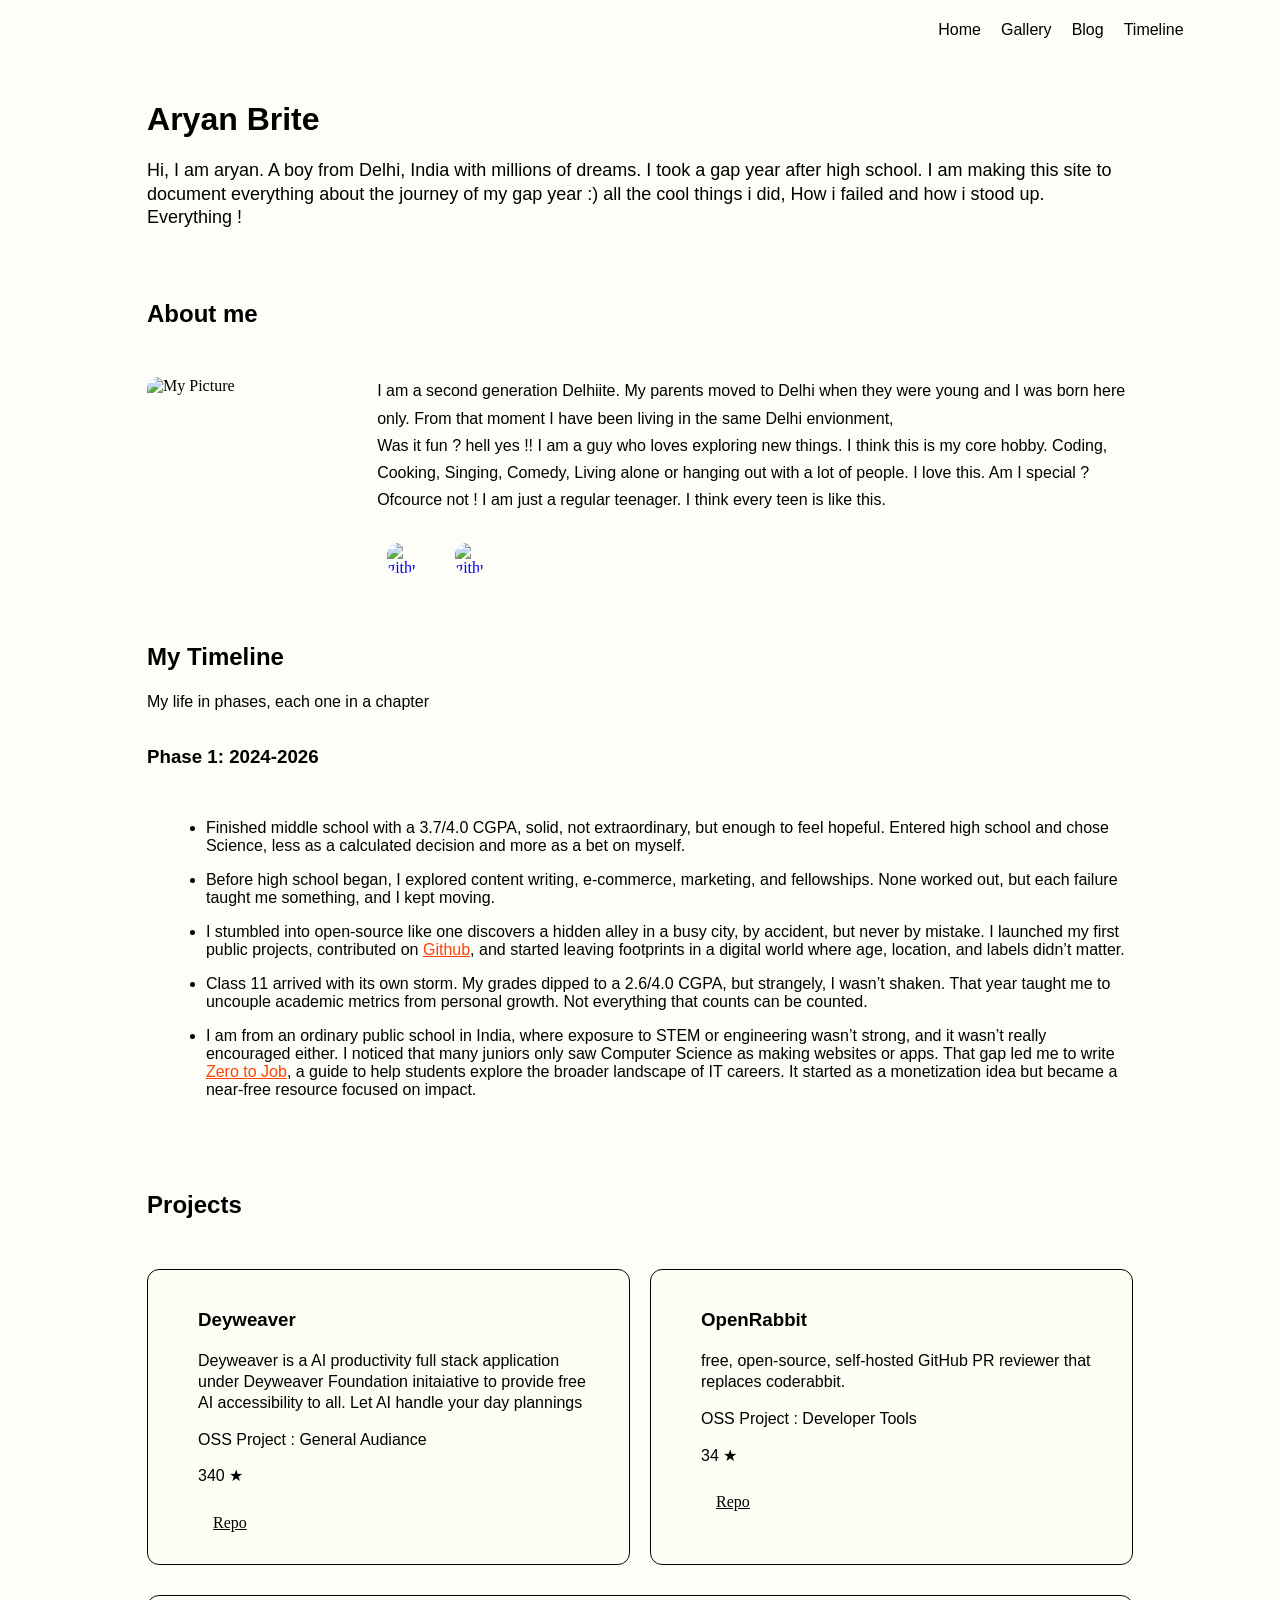
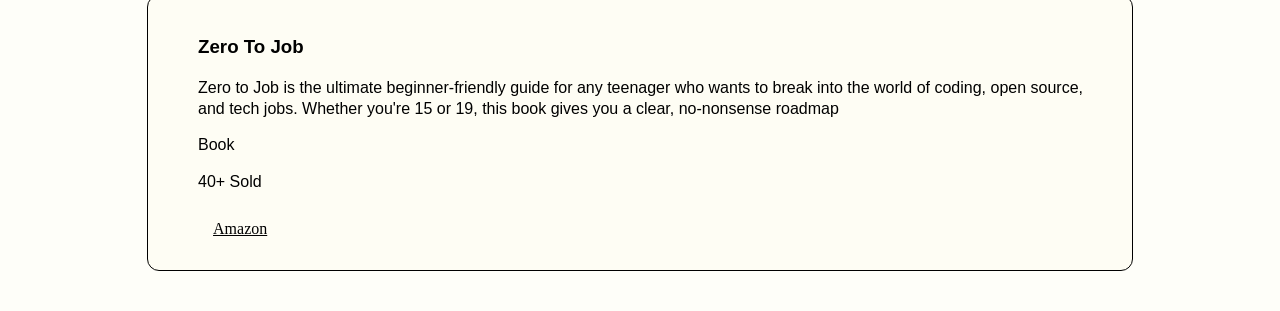
==== index.html @ 5b4796ef "Add timeline section with personal milestones and images" ====
<!DOCTYPE html>
<html lang="en">
<head>
    <meta charset="UTF-8">
    <meta name="viewport" content="width=device-width, initial-scale=1.0">
    <title>Portfolio</title>
    <link rel="icon" type="image/png" href="https://cdn.hackclub.com/019ebadc-fc40-739e-9e9f-366c6b1a25ad/favicon-32x32.png">
    <style>
        p {
            font-family: Arial, Helvetica, sans-serif;
        }
        h1 {
            font-family: Arial, Helvetica, sans-serif;
        }
        h2 {
            font-family: Arial, Helvetica, sans-serif;
        }
        h3 {
            font-family: 'Segoe UI', Tahoma, Geneva, Verdana, sans-serif;
        }
        body {
            
            background-color: #fefae031;
            background-image: url("https://cdn.hackclub.com/019eba81-597a-7910-8f11-101af9f625a7/Untitled%20design%20(23).png");
            color: black;
        }

        .main {
            margin-left: 11%;
            margin-right: 11%;
        }

        img {
            width: 50%

        }
        section {
            margin-bottom: 40px;
        }
        .intro{
            margin-top: 60px;
            margin-bottom: 50px;
        }
        .intro p {
            font-size: large;
            line-height: 1.3;
        }

        .get {
            display: flex;


            gap: 40px;
        }
        .get img {
            border-radius: 12px;
        }
        .get > div {
            display: flex;


            flex-direction: column;
            gap: 20px;
        }
        section .proj {
            display: flex;


            gap: 20px;
          
        }
        section {
            display: flex;


            flex-direction: column;
            gap: 30px;
        }
        section .proj div {
            border: 1px solid rgb(0, 0, 0);
            border-radius: 12px;
            padding: 20px;
            padding-left: 50px;
            padding-right: 40px;
            flex: 1;
            
        }
        section .p1 {
            border: 1px solid black;
            border-radius: 12px;
            padding: 20px;
            padding-left: 50px;
            padding-right: 40px;
            
        }
        .text p {
        margin: 0;
        line-height: 1.3;
        }
        .jj:hover {
            background-image: url(https://thfvnext.bing.com/th/id/OIP.3X-TtiEjXbiLZa1f21ilnAHaEK);
            color: black;
            box-shadow : 10px 10px 10px white;
            transform : translateY(-10px) scale(1.05);
            

        }
        .jj:active{
            transition: 0.08s;
            scale: 0.95;
            transform: translateY(10pX);
            
        }
        .jj {
            transition: 0.3s;
            background-color: #fefae031;
            background-image: url("https://cdn.hackclub.com/019ebaf3-611e-7d12-9ce7-a0cd37fed06a/Untitled%20design%20(25).png");
            color: black;
            line-height: 1.3;
            cursor:default;
        }
        .n a{
            -webkit-text-fill-color: black;
            background-image: url("https://images-wixmp-ed30a86b8c4ca887773594c2.wixmp.com/f/eece2091-6cec-4353-847a-e06a64df4de2/dg5b1yv-534abec1-250c-4bf5-9987-ca18fbcef660.jpg/v1/fill/w_1280,h_1280,q_75,strp/aesthetic_background_with_soft_color_pattern__by_zeecobywilanda_dg5b1yv-fullview.jpg?token=eyJ0eXAiOiJKV1QiLCJhbGciOiJIUzI1NiJ9.[base64].vWFNUvB-KMDzHu06VouRUzQFm72Q08Inxc36LI3zuaQ");
            border-radius: 20px;
            transition: 0.3s;
            padding-left: 17px;
            padding-right: 17px;
            width: fit-content;
            display: inline-block;
        }

        .n a:hover{
            transform: scale(1.05)
            translatey(-7px);
            background-image: url(https://img.magnific.com/free-vector/abstract-background-with-hand-drawn-wavy-line-design_1048-21173.jpg?semt=ais_hybrid&w=740&q=80);
        }
        a:active{
            transform: scale(0.95) translateY(3px);
        }
        .n a {
            padding: 10px;
            padding-left: 15px;
            padding-right: 15px;
            background-image: url(https://images-wixmp-ed30a86b8c4ca887773594c2.wixmp.com/f/eece2091-6cec-4353-847a-e06a64df4de2/dg5b1yv-534abec1-250c-4bf5-9987-ca18fbcef660.jpg/v1/fill/w_1280,h_1280,q_75,strp/aesthetic_background_with_soft_color_pattern__by_zeecobywilanda_dg5b1yv-fullview.jpg?token=eyJ0eXAiOiJKV1QiLCJhbGciOiJIUzI1NiJ9.[base64].vWFNUvB-KMDzHu06VouRUzQFm72Q08Inxc36LI3zuaQ);
        }
        .gith {
            display: inline-flex;
            align-items: center;
            gap: 8px;
            padding: 10px;
            transition: 0.3s ease;
        }
        .gith img {
            width: 30px;
            height: 30px;
            display: block;
        }
        
        .gith:hover {
            
            transform: scale(1.10) translateY(-5px);
        }

        .gith:active {
            transition: 0.1s;
            transform: scale(0.95) translateY(5px);
            
        }

        .think {
            display: flex;
            

            flex-direction: row;
            gap: 10px;
        }
        .gapbtwtxtandbut {
            display: flex;
            

            flex-direction: column;
            gap: 20px;
        }
        
        nav {
            display: flex;
            

            gap: 20px;
            justify-content: right;
            margin-right: 7%;
          
        }
        nav a {
            text-decoration: 0;
            color: black;
            margin-top: 13px;
            font-family: Arial, Helvetica, sans-serif;
            transition: 0.2s;
            border-bottom: 2px solid transparent;
        }

        nav a:hover {
            border-bottom-color: black;
        }

        nav a:active {
            transform: none;
        }

        .timeline {
            gap: 0px;
        }

        .timeline h2 {
            margin-bottom: 6px;
        }

        li {
            margin-left: 2%;
            
        }

        .link {
            color: rgb(255, 66, 8);
        }

        .timeline img {
            width: 250px;
            border-radius: 12px;

        }

        .gro {
            display: flex;
            gap: 10px; 
            align-items:first baseline;
        }

        @media (max-width:1179px){
            .get{
                flex-direction: column;
            }
            .get img {
                width: 100%;
            }
            .proj{
                flex-direction: column;
            }
        }

    </style>
</head>
<body>
    <nav>
        <a href="index.html">Home</a>
        <a href="gallery.html">Gallery</a>
        <a href="blog.html">Blog</a>
        <a href="timeline.html">Timeline</a>
    </nav>
    <div class="main">
        <div class="intro">
            <h1>Aryan Brite</h1>
            <p>Hi, I am aryan. A boy from Delhi, India with millions of dreams. I took a gap year after high school. I am making this site to document everything about the journey of my gap year :) all the cool things i did, How i failed and how i stood up. Everything !</p>
        </div>
        <section>
            <h2>About me</h2>
            <div class="get">
                <img src="https://cdn.hackclub.com/019ea157-1c1f-7e41-a76f-7d15a3e1d18b/5640dd81-fa96-4976-ad12-6d0f80057b15.jpg" alt="My Picture">
                <div>
                    <div class="gapbtwtxtandbut">
                        <div class="text">
                            <p style="line-height: 1.7;">I am a second generation Delhiite. My parents moved to Delhi when they were young and I was born here only. From that moment I have been living in the same Delhi envionment,</p>
                            <p style="line-height: 1.7;">Was it fun ? hell yes !! I am a guy who loves exploring new things. I think this is my core hobby. Coding, Cooking, Singing, Comedy, Living alone or hanging out with a lot of people. I love this. Am I special ? Ofcource not ! I am just a regular teenager. I think every teen is like this.</p>
                        </div>
                        <div class="think" >
                            <a href="https://github.com/aryanbrite/" class="gith">
                                <img src="https://cdn-icons-png.flaticon.com/512/25/25231.png" width="16" alt="github"><span></span>
                            </a>
                            <a href="https://www.linkedin.com/in/aryanbrite/" class="gith">
                                <img src="https://img.magnific.com/premium-vector/square-linkedin-logo-isolated-white-background_469489-892.jpg?semt=ais_hybrid&w=740&q=80" width="16" alt="github"><span></span>
                            </a>
                        </div>
                    </div>
                </div>
        
            </div>
        </section>
        <section class="timeline">
            <H2>My Timeline</H2>
            <p>My life in phases, each one in a chapter</p>
            <h3>Phase 1: 2024-2026</h3>
            <ul>
                <li>
                    <p>Finished middle school with a 3.7/4.0 CGPA, solid, not extraordinary, but enough to feel hopeful. Entered high school and chose Science, less as a calculated decision and more as a bet on myself.</p>
                </li>
                <li>
                    <p>Before high school began, I explored content writing, e-commerce, marketing, and fellowships. None worked out, but each failure taught me something, and I kept moving.</p>
                </li>
                <li>
                    <p>I stumbled into open-source like one discovers a hidden alley in a busy city, by accident, but never by mistake. I launched my first public projects, contributed on <a class="link" href="https://github.com/aryanbrite">Github</a>, and started leaving footprints in a digital world where age, location, and labels didn’t matter.</p>
                </li>
                <li>
                    <p>
                        Class 11 arrived with its own storm. My grades dipped to a 2.6/4.0 CGPA, but strangely, I wasn’t shaken. That year taught me to uncouple academic metrics from personal growth. Not everything that counts can be counted.
                    </p>
                </li>
                <li>
                    <p>
                        I am from an ordinary public school in India, where exposure to STEM or engineering wasn’t strong, and it wasn’t really encouraged either. I noticed that many juniors only saw Computer Science as making websites or apps. That gap led me to write <a class="link" href="">Zero to Job</a>, a guide to help students explore the broader landscape of IT careers. It started as a monetization idea but became a near-free resource focused on impact.
                    </p>
                    <div class="gro">
                        <img src="https://aryanbrite.github.io/files/img1.jpeg" alt="">
                        <img src="https://aryanbrite.github.io/files/img2.jpeg" alt="">
                        <img src="https://aryanbrite.github.io/files/img3.jpeg" alt="">
                        <img src="https://aryanbrite.github.io/files/img4.jpeg" alt="">
                    </div>
                </li>
            </ul>
        </section>
        <section class="n">
            <h2>Projects</h2>
            <div class="proj">
                <div class="jj">
                    <H3>Deyweaver</H3>
                    <p>Deyweaver is a AI productivity full stack application under Deyweaver Foundation initaiative to provide free AI accessibility to all. Let AI handle your day plannings </p>
                    <p>OSS Project : General Audiance</p>
                    <p>340 ★</p>
                    <a href="https://github.com/deyweaver/deyweaver">Repo</a>
                </div>
                <div class="jj">
                    <h3>OpenRabbit</h3>
                    <p>free, open-source, self-hosted GitHub PR reviewer that replaces coderabbit.</p>
                    <p>OSS Project : Developer Tools</p>
                    <p>34 ★</p>
                    <a href="https://github.com/aryanbrite/openrabbit">Repo</a>
            </div>
            </div>
            <div class="p1 jj">
                <h3>Zero To Job</h3>
                <p>Zero to Job is the ultimate beginner-friendly guide for any teenager who wants to break into the world of coding, open source, and tech jobs. Whether you're 15 or 19, this book gives you a clear, no-nonsense roadmap</p>
                <p>Book</p>
                <p>40+ Sold</p>
                <a href="https://www.amazon.com/Zero-Job-job-without-waiting-college-ebook/dp/B0D57HYFZ5">Amazon</a>
            </div>
        </section>
    </div>

</body>
</html>
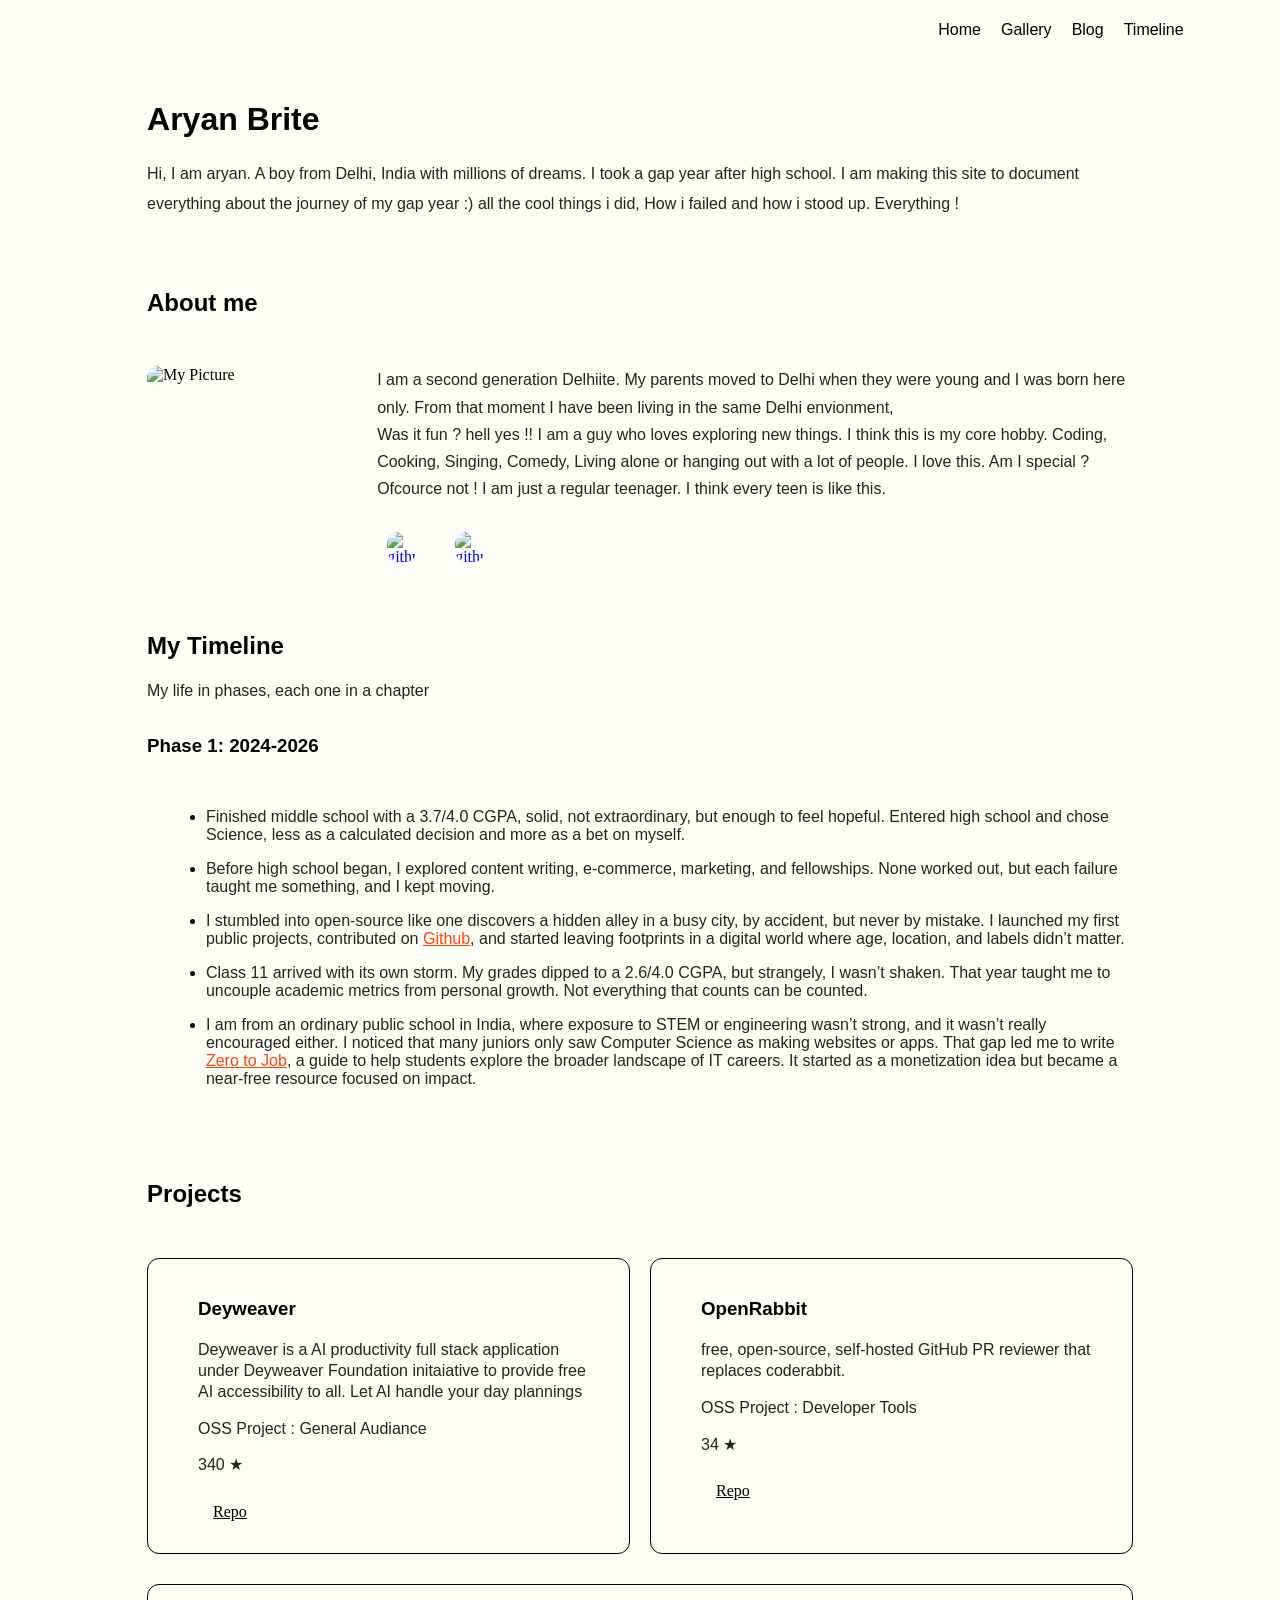
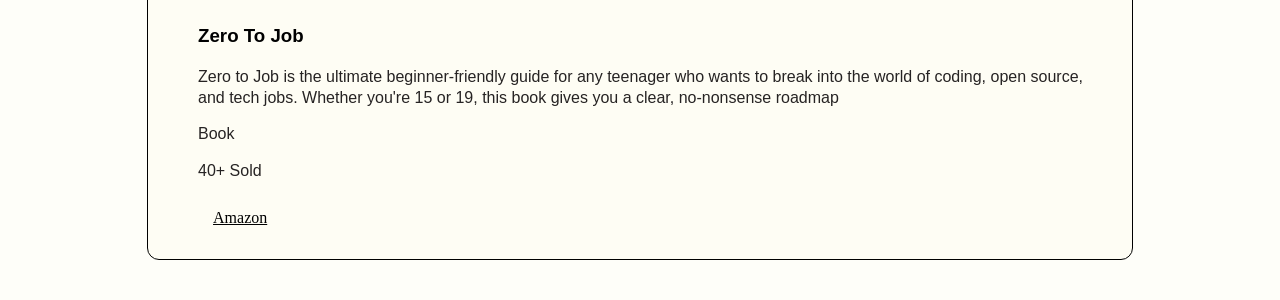
==== commit 4b220a31: "Remove inline styles from index.html and create a new style.css file for better organization" ====
--- a/index.html
+++ b/index.html
@@ -5,252 +5,7 @@
     <meta name="viewport" content="width=device-width, initial-scale=1.0">
     <title>Portfolio</title>
     <link rel="icon" type="image/png" href="https://cdn.hackclub.com/019ebadc-fc40-739e-9e9f-366c6b1a25ad/favicon-32x32.png">
-    <style>
-        p {
-            font-family: Arial, Helvetica, sans-serif;
-        }
-        h1 {
-            font-family: Arial, Helvetica, sans-serif;
-        }
-        h2 {
-            font-family: Arial, Helvetica, sans-serif;
-        }
-        h3 {
-            font-family: 'Segoe UI', Tahoma, Geneva, Verdana, sans-serif;
-        }
-        body {
-            
-            background-color: #fefae031;
-            background-image: url("https://cdn.hackclub.com/019eba81-597a-7910-8f11-101af9f625a7/Untitled%20design%20(23).png");
-            color: black;
-        }
-
-        .main {
-            margin-left: 11%;
-            margin-right: 11%;
-        }
-
-        img {
-            width: 50%
-
-        }
-        section {
-            margin-bottom: 40px;
-        }
-        .intro{
-            margin-top: 60px;
-            margin-bottom: 50px;
-        }
-        .intro p {
-            font-size: large;
-            line-height: 1.3;
-        }
-
-        .get {
-            display: flex;
-
-
-            gap: 40px;
-        }
-        .get img {
-            border-radius: 12px;
-        }
-        .get > div {
-            display: flex;
-
-
-            flex-direction: column;
-            gap: 20px;
-        }
-        section .proj {
-            display: flex;
-
-
-            gap: 20px;
-          
-        }
-        section {
-            display: flex;
-
-
-            flex-direction: column;
-            gap: 30px;
-        }
-        section .proj div {
-            border: 1px solid rgb(0, 0, 0);
-            border-radius: 12px;
-            padding: 20px;
-            padding-left: 50px;
-            padding-right: 40px;
-            flex: 1;
-            
-        }
-        section .p1 {
-            border: 1px solid black;
-            border-radius: 12px;
-            padding: 20px;
-            padding-left: 50px;
-            padding-right: 40px;
-            
-        }
-        .text p {
-        margin: 0;
-        line-height: 1.3;
-        }
-        .jj:hover {
-            background-image: url(https://thfvnext.bing.com/th/id/OIP.3X-TtiEjXbiLZa1f21ilnAHaEK);
-            color: black;
-            box-shadow : 10px 10px 10px white;
-            transform : translateY(-10px) scale(1.05);
-            
-
-        }
-        .jj:active{
-            transition: 0.08s;
-            scale: 0.95;
-            transform: translateY(10pX);
-            
-        }
-        .jj {
-            transition: 0.3s;
-            background-color: #fefae031;
-            background-image: url("https://cdn.hackclub.com/019ebaf3-611e-7d12-9ce7-a0cd37fed06a/Untitled%20design%20(25).png");
-            color: black;
-            line-height: 1.3;
-            cursor:default;
-        }
-        .n a{
-            -webkit-text-fill-color: black;
-            background-image: url("https://images-wixmp-ed30a86b8c4ca887773594c2.wixmp.com/f/eece2091-6cec-4353-847a-e06a64df4de2/dg5b1yv-534abec1-250c-4bf5-9987-ca18fbcef660.jpg/v1/fill/w_1280,h_1280,q_75,strp/aesthetic_background_with_soft_color_pattern__by_zeecobywilanda_dg5b1yv-fullview.jpg?token=eyJ0eXAiOiJKV1QiLCJhbGciOiJIUzI1NiJ9.[base64].vWFNUvB-KMDzHu06VouRUzQFm72Q08Inxc36LI3zuaQ");
-            border-radius: 20px;
-            transition: 0.3s;
-            padding-left: 17px;
-            padding-right: 17px;
-            width: fit-content;
-            display: inline-block;
-        }
-
-        .n a:hover{
-            transform: scale(1.05)
-            translatey(-7px);
-            background-image: url(https://img.magnific.com/free-vector/abstract-background-with-hand-drawn-wavy-line-design_1048-21173.jpg?semt=ais_hybrid&w=740&q=80);
-        }
-        a:active{
-            transform: scale(0.95) translateY(3px);
-        }
-        .n a {
-            padding: 10px;
-            padding-left: 15px;
-            padding-right: 15px;
-            background-image: url(https://images-wixmp-ed30a86b8c4ca887773594c2.wixmp.com/f/eece2091-6cec-4353-847a-e06a64df4de2/dg5b1yv-534abec1-250c-4bf5-9987-ca18fbcef660.jpg/v1/fill/w_1280,h_1280,q_75,strp/aesthetic_background_with_soft_color_pattern__by_zeecobywilanda_dg5b1yv-fullview.jpg?token=eyJ0eXAiOiJKV1QiLCJhbGciOiJIUzI1NiJ9.[base64].vWFNUvB-KMDzHu06VouRUzQFm72Q08Inxc36LI3zuaQ);
-        }
-        .gith {
-            display: inline-flex;
-            align-items: center;
-            gap: 8px;
-            padding: 10px;
-            transition: 0.3s ease;
-        }
-        .gith img {
-            width: 30px;
-            height: 30px;
-            display: block;
-        }
-        
-        .gith:hover {
-            
-            transform: scale(1.10) translateY(-5px);
-        }
-
-        .gith:active {
-            transition: 0.1s;
-            transform: scale(0.95) translateY(5px);
-            
-        }
-
-        .think {
-            display: flex;
-            
-
-            flex-direction: row;
-            gap: 10px;
-        }
-        .gapbtwtxtandbut {
-            display: flex;
-            
-
-            flex-direction: column;
-            gap: 20px;
-        }
-        
-        nav {
-            display: flex;
-            
-
-            gap: 20px;
-            justify-content: right;
-            margin-right: 7%;
-          
-        }
-        nav a {
-            text-decoration: 0;
-            color: black;
-            margin-top: 13px;
-            font-family: Arial, Helvetica, sans-serif;
-            transition: 0.2s;
-            border-bottom: 2px solid transparent;
-        }
-
-        nav a:hover {
-            border-bottom-color: black;
-        }
-
-        nav a:active {
-            transform: none;
-        }
-
-        .timeline {
-            gap: 0px;
-        }
-
-        .timeline h2 {
-            margin-bottom: 6px;
-        }
-
-        li {
-            margin-left: 2%;
-            
-        }
-
-        .link {
-            color: rgb(255, 66, 8);
-        }
-
-        .timeline img {
-            width: 250px;
-            border-radius: 12px;
-
-        }
-
-        .gro {
-            display: flex;
-            gap: 10px; 
-            align-items:first baseline;
-        }
-
-        @media (max-width:1179px){
-            .get{
-                flex-direction: column;
-            }
-            .get img {
-                width: 100%;
-            }
-            .proj{
-                flex-direction: column;
-            }
-        }
-
-    </style>
+    <link rel="stylesheet" href="style.css"/>
 </head>
 <body>
     <nav>
--- a/style.css
+++ b/style.css
@@ -0,0 +1,246 @@
+
+        p {
+            color: #262323;
+            font-family: Arial, Helvetica, sans-serif;
+        }
+        h1 {
+            font-family: Arial, Helvetica, sans-serif;
+        }
+        h2 {
+            font-family: Arial, Helvetica, sans-serif;
+        }
+        h3 {
+            font-family: 'Segoe UI', Tahoma, Geneva, Verdana, sans-serif;
+        }
+        body {
+            
+            background-color: #fefae031;
+            background-image: url("https://cdn.hackclub.com/019eba81-597a-7910-8f11-101af9f625a7/Untitled%20design%20(23).png");
+            color: black;
+        }
+
+        .main {
+            margin-left: 11%;
+            margin-right: 11%;
+        }
+
+        img {
+            width: 50%
+
+        }
+        section {
+            margin-bottom: 40px;
+        }
+        .intro{
+            margin-top: 60px;
+            margin-bottom: 50px;
+        }
+        .intro p {
+            font-size: medium;
+            line-height: 1.85;
+        }
+
+        .get {
+            display: flex;
+
+
+            gap: 40px;
+        }
+        .get img {
+            border-radius: 12px;
+        }
+        .get > div {
+            display: flex;
+
+
+            flex-direction: column;
+            gap: 20px;
+        }
+        section .proj {
+            display: flex;
+
+
+            gap: 20px;
+          
+        }
+        section {
+            display: flex;
+
+
+            flex-direction: column;
+            gap: 30px;
+        }
+        section .proj div {
+            border: 1px solid rgb(0, 0, 0);
+            border-radius: 12px;
+            padding: 20px;
+            padding-left: 50px;
+            padding-right: 40px;
+            flex: 1;
+            
+        }
+        section .p1 {
+            border: 1px solid black;
+            border-radius: 12px;
+            padding: 20px;
+            padding-left: 50px;
+            padding-right: 40px;
+            
+        }
+        .text p {
+        margin: 0;
+        line-height: 1.3;
+        }
+        .jj:hover {
+            background-image: url(https://thfvnext.bing.com/th/id/OIP.3X-TtiEjXbiLZa1f21ilnAHaEK);
+            color: black;
+            box-shadow : 10px 10px 10px white;
+            transform : translateY(-10px) scale(1.05);
+            
+
+        }
+        .jj:active{
+            transition: 0.08s;
+            scale: 0.95;
+            transform: translateY(10pX);
+            
+        }
+        .jj {
+            transition: 0.3s;
+            background-color: #fefae031;
+            background-image: url("https://cdn.hackclub.com/019ebaf3-611e-7d12-9ce7-a0cd37fed06a/Untitled%20design%20(25).png");
+            color: black;
+            line-height: 1.3;
+            cursor:default;
+        }
+        .n a{
+            -webkit-text-fill-color: black;
+            background-image: url("https://images-wixmp-ed30a86b8c4ca887773594c2.wixmp.com/f/eece2091-6cec-4353-847a-e06a64df4de2/dg5b1yv-534abec1-250c-4bf5-9987-ca18fbcef660.jpg/v1/fill/w_1280,h_1280,q_75,strp/aesthetic_background_with_soft_color_pattern__by_zeecobywilanda_dg5b1yv-fullview.jpg?token=eyJ0eXAiOiJKV1QiLCJhbGciOiJIUzI1NiJ9.[base64].vWFNUvB-KMDzHu06VouRUzQFm72Q08Inxc36LI3zuaQ");
+            border-radius: 20px;
+            transition: 0.3s;
+            padding-left: 17px;
+            padding-right: 17px;
+            width: fit-content;
+            display: inline-block;
+        }
+
+        .n a:hover{
+            transform: scale(1.05)
+            translatey(-7px);
+            background-image: url(https://img.magnific.com/free-vector/abstract-background-with-hand-drawn-wavy-line-design_1048-21173.jpg?semt=ais_hybrid&w=740&q=80);
+        }
+        a:active{
+            transform: scale(0.95) translateY(3px);
+        }
+        .n a {
+            padding: 10px;
+            padding-left: 15px;
+            padding-right: 15px;
+            background-image: url(https://images-wixmp-ed30a86b8c4ca887773594c2.wixmp.com/f/eece2091-6cec-4353-847a-e06a64df4de2/dg5b1yv-534abec1-250c-4bf5-9987-ca18fbcef660.jpg/v1/fill/w_1280,h_1280,q_75,strp/aesthetic_background_with_soft_color_pattern__by_zeecobywilanda_dg5b1yv-fullview.jpg?token=eyJ0eXAiOiJKV1QiLCJhbGciOiJIUzI1NiJ9.[base64].vWFNUvB-KMDzHu06VouRUzQFm72Q08Inxc36LI3zuaQ);
+        }
+        .gith {
+            display: inline-flex;
+            align-items: center;
+            gap: 8px;
+            padding: 10px;
+            transition: 0.3s ease;
+        }
+        .gith img {
+            width: 30px;
+            height: 30px;
+            display: block;
+        }
+        
+        .gith:hover {
+            
+            transform: scale(1.10) translateY(-5px);
+        }
+
+        .gith:active {
+            transition: 0.1s;
+            transform: scale(0.95) translateY(5px);
+            
+        }
+
+        .think {
+            display: flex;
+            
+
+            flex-direction: row;
+            gap: 10px;
+        }
+        .gapbtwtxtandbut {
+            display: flex;
+            
+
+            flex-direction: column;
+            gap: 20px;
+        }
+        
+        nav {
+            display: flex;
+            
+
+            gap: 20px;
+            justify-content: right;
+            margin-right: 7%;
+          
+        }
+        nav a {
+            text-decoration: 0;
+            color: black;
+            margin-top: 13px;
+            font-family: Arial, Helvetica, sans-serif;
+            transition: 0.2s;
+            border-bottom: 2px solid transparent;
+        }
+
+        nav a:hover {
+            border-bottom-color: black;
+        }
+
+        nav a:active {
+            transform: none;
+        }
+
+        .timeline {
+            gap: 0px;
+        }
+
+        .timeline h2 {
+            margin-bottom: 6px;
+        }
+
+        li {
+            margin-left: 2%;
+            
+        }
+
+        .link {
+            color: rgb(255, 66, 8);
+        }
+
+        .timeline img {
+            width: 250px;
+            border-radius: 12px;
+
+        }
+
+        .gro {
+            display: flex;
+            gap: 10px; 
+            align-items:first baseline;
+        }
+
+        @media (max-width:1179px){
+            .get{
+                flex-direction: column;
+            }
+            .get img {
+                width: 100%;
+            }
+            .proj{
+                flex-direction: column;
+            }
+        }
+
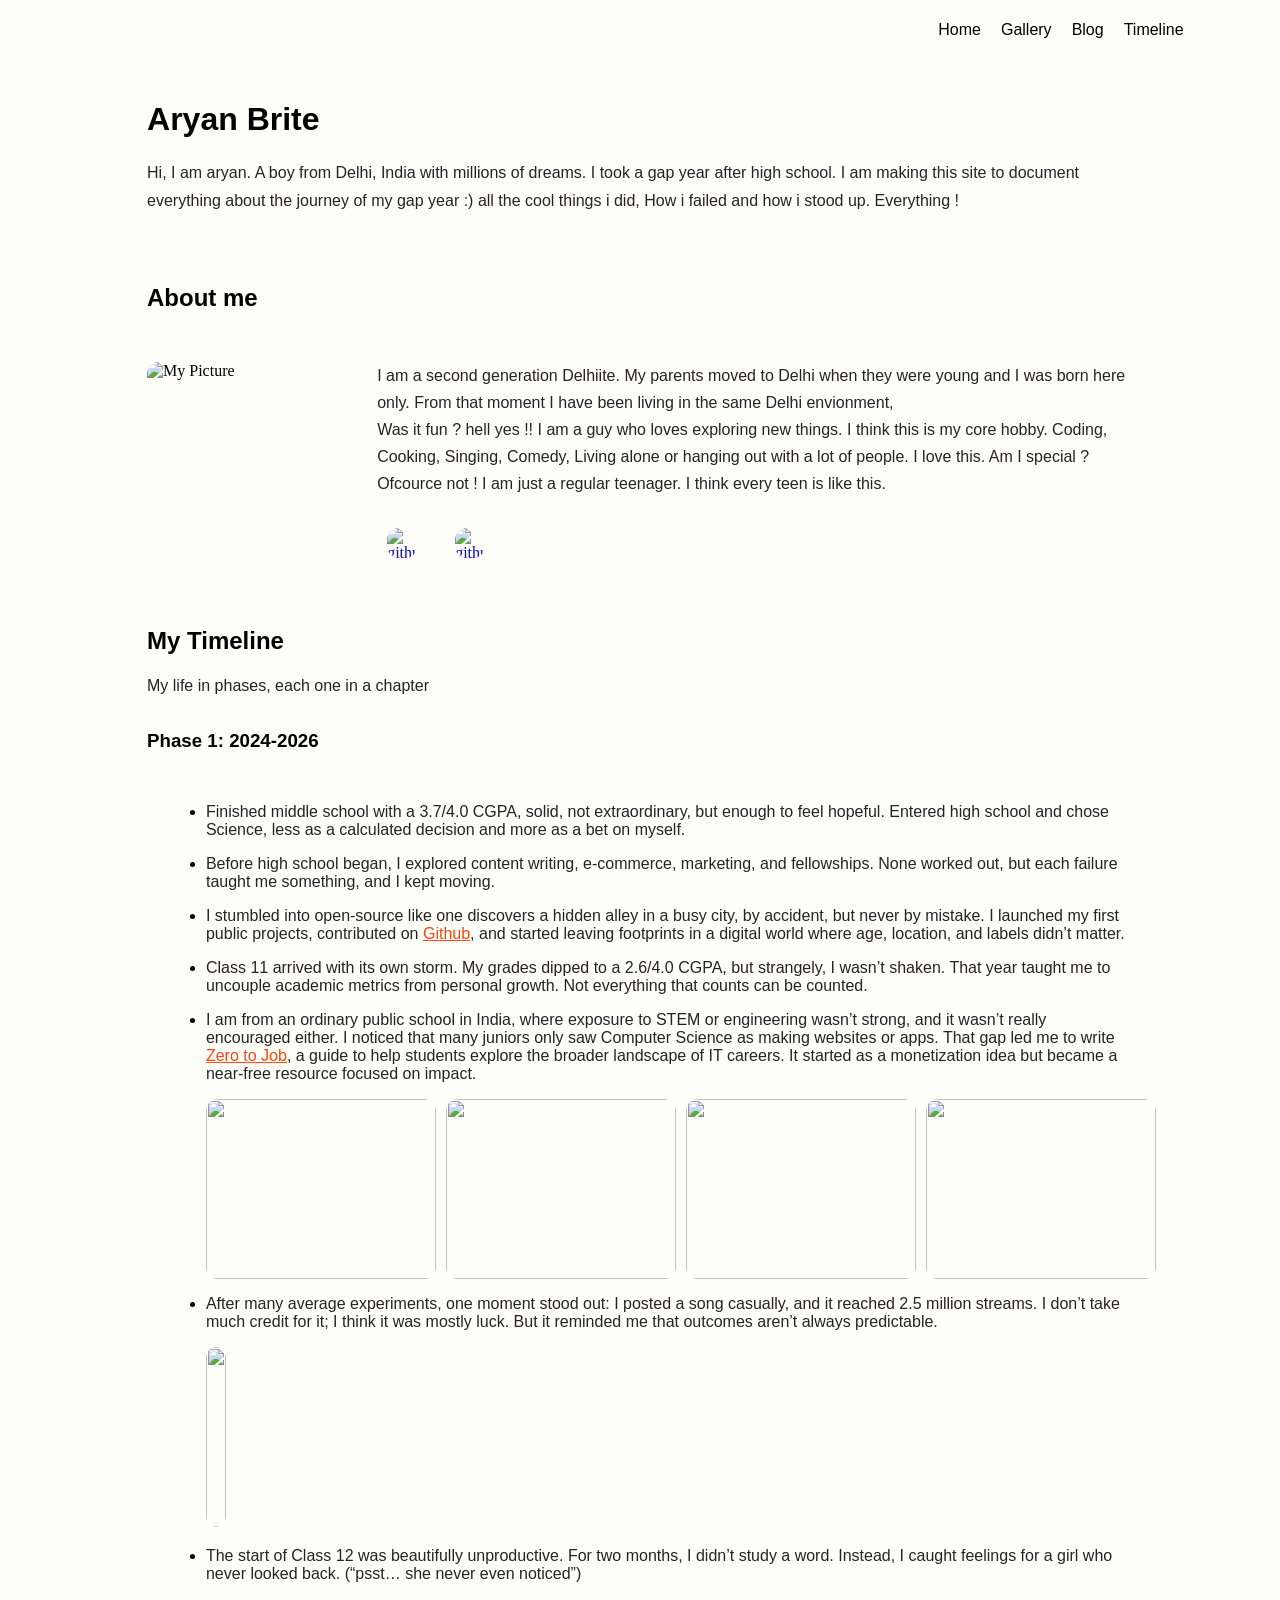
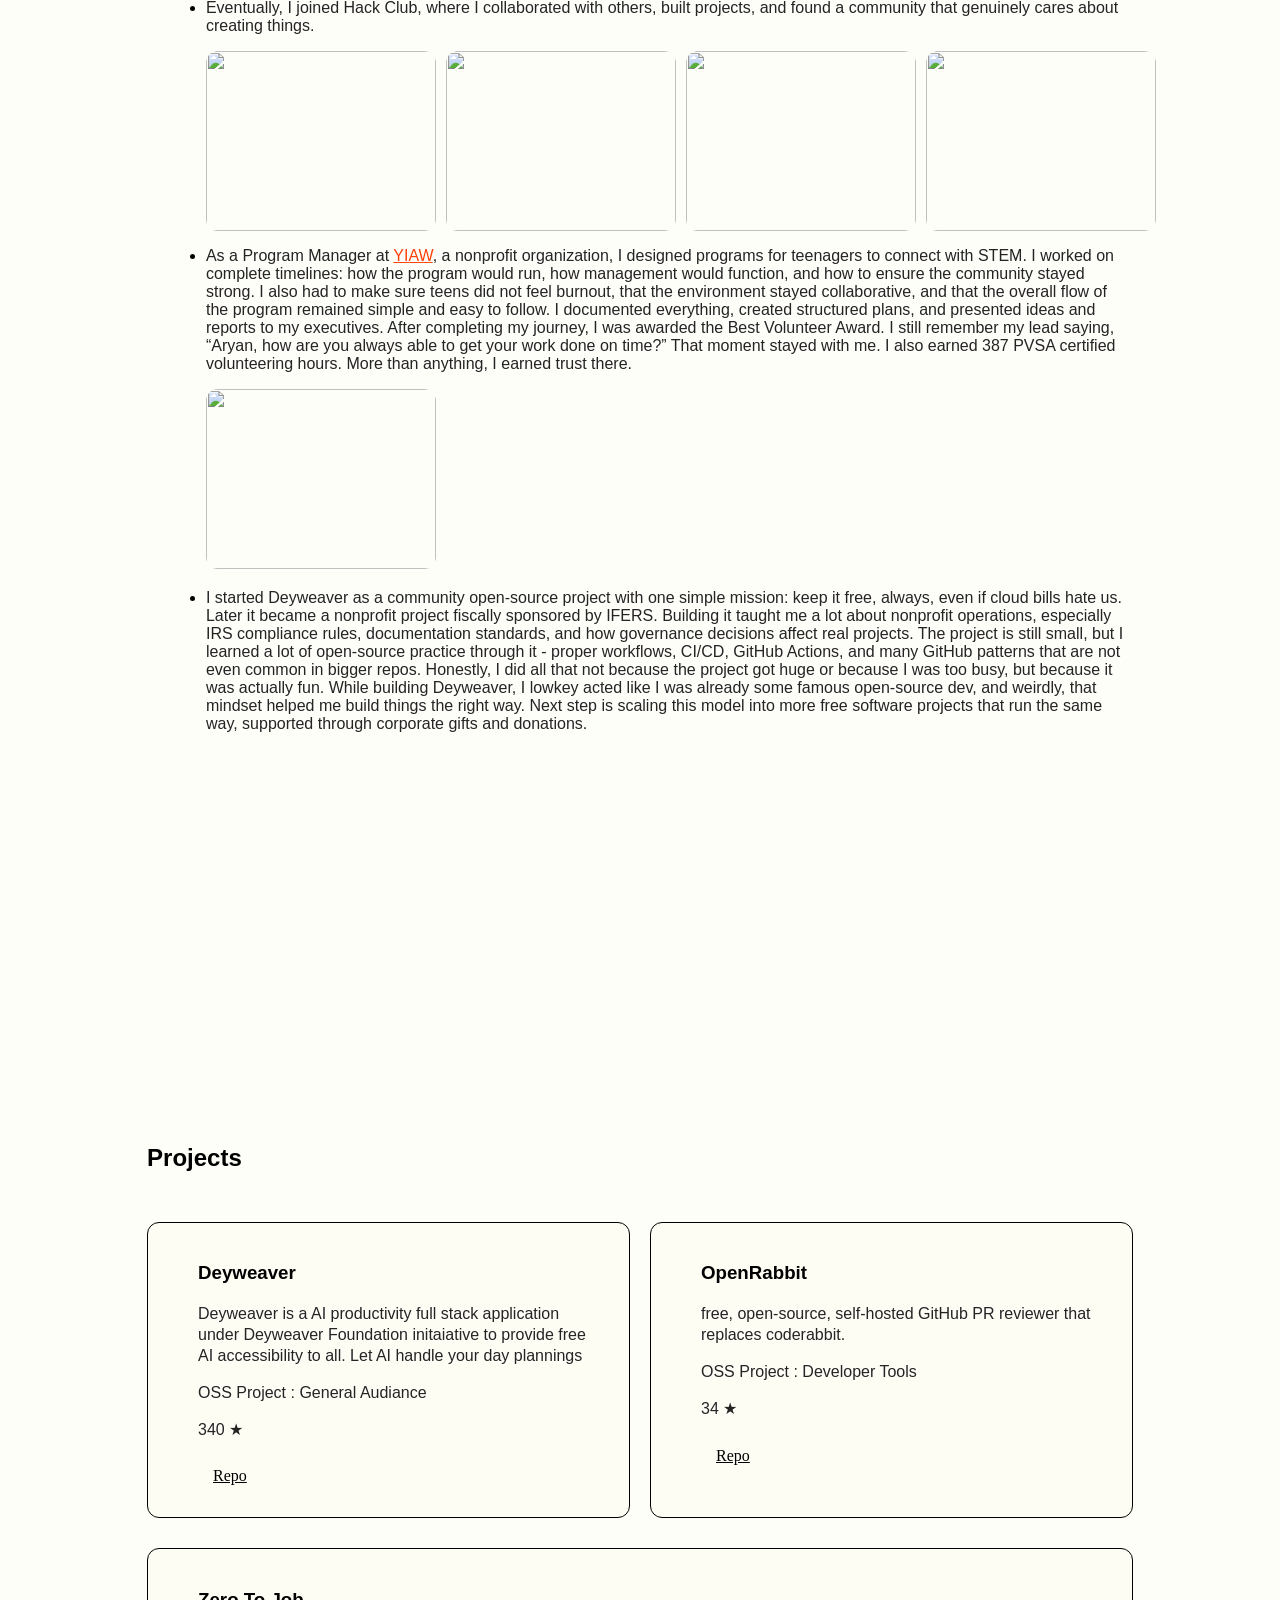
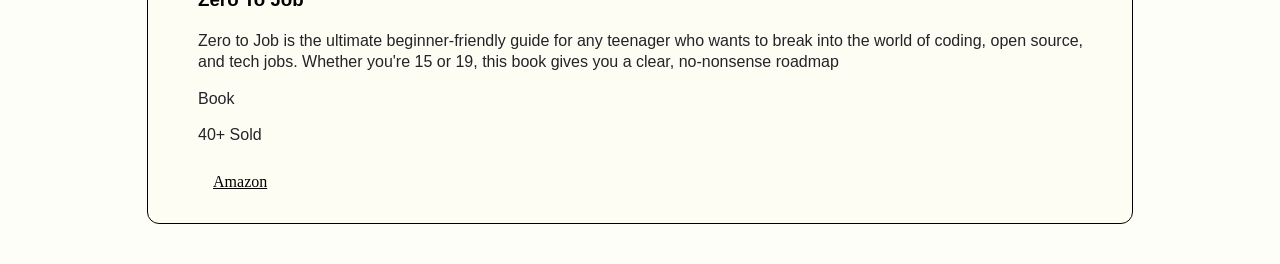
==== commit edd8e9bf: "Add personal milestones and images to timeline section; style adjustments for img1" ====
--- a/index.html
+++ b/index.html
@@ -70,7 +70,33 @@
                         <img src="https://aryanbrite.github.io/files/img2.jpeg" alt="">
                         <img src="https://aryanbrite.github.io/files/img3.jpeg" alt="">
                         <img src="https://aryanbrite.github.io/files/img4.jpeg" alt="">
+                        
                     </div>
+                </li>
+                <li>
+                    <p>After many average experiments, one moment stood out: I posted a song casually, and it reached 2.5 million streams. I don’t take much credit for it; I think it was mostly luck. But it reminded me that outcomes aren’t always predictable.</p>
+                    <img id="img1" src="https://aryanbrite.github.io/files/music1.png" alt="">
+                </li>
+                <li>
+                    <p>The start of Class 12 was beautifully unproductive. For two months, I didn’t study a word. Instead, I caught feelings for a girl who never looked back. (“psst… she never even noticed”)</p>
+
+                </li>
+                <li>
+                    <p>Eventually, I joined Hack Club, where I collaborated with others, built projects, and found a community that genuinely cares about creating things.</p>
+                    <div class="gro">
+                        <img src="https://cdn.hackclub.com/019ec74a-fa61-72e5-8e3f-4bc859e41a53/WhatsApp%20Image%202026-06-14%20at%2011.29.02%20PM.jpeg" alt="">
+                        <img src="https://user-cdn.hackclub-assets.com/019ec74a-e6c2-7db1-ad2c-9e37980c82d8/WhatsApp%20Image%202026-06-14%20at%2011.29.01%20PM.jpeg" alt="">
+                        <img src="https://cdn.hackclub.com/019ec74c-c3fc-7b67-b90e-06a10fc00cf3/hc2.jpg" alt="">
+                        <img src="https://aryanbrite.github.io/files/hc1.jpg" alt="">
+                    </div>
+                </li>
+                <li>
+                    <p>As a Program Manager at <a class="link" href="https://www.linkedin.com/company/youth-ideas-at-work/">YIAW</a>, a nonprofit organization, I designed programs for teenagers to connect with STEM. I worked on complete timelines: how the program would run, how management would function, and how to ensure the community stayed strong. I also had to make sure teens did not feel burnout, that the environment stayed collaborative, and that the overall flow of the program remained simple and easy to follow. I documented everything, created structured plans, and presented ideas and reports to my executives. After completing my journey, I was awarded the Best Volunteer Award. I still remember my lead saying, “Aryan, how are you always able to get your work done on time?” That moment stayed with me. I also earned 387 PVSA certified volunteering hours. More than anything, I earned trust there.</p>
+                    <img src="https://cdn.hackclub.com/019ec751-1a41-7da8-9b87-a4bf82607317/YIAW2.jpg" alt="">
+                </li>
+                <li>
+                    <p>I started Deyweaver as a community open-source project with one simple mission: keep it free, always, even if cloud bills hate us. Later it became a nonprofit project fiscally sponsored by IFERS. Building it taught me a lot about nonprofit operations, especially IRS compliance rules, documentation standards, and how governance decisions affect real projects. The project is still small, but I learned a lot of open-source practice through it - proper workflows, CI/CD, GitHub Actions, and many GitHub patterns that are not even common in bigger repos. Honestly, I did all that not because the project got huge or because I was too busy, but because it was actually fun. While building Deyweaver, I lowkey acted like I was already some famous open-source dev, and weirdly, that mindset helped me build things the right way. Next step is scaling this model into more free software projects that run the same way, supported through corporate gifts and donations.</p>
+                    <iframe width="560" height="315" src="https://www.youtube-nocookie.com/embed/yo-239-EMB8?si=L_0U41Utfxq54Yvr&amp;controls=0" title="YouTube video player" frameborder="0" allow="accelerometer; autoplay; clipboard-write; encrypted-media; gyroscope; picture-in-picture; web-share" referrerpolicy="strict-origin-when-cross-origin" allowfullscreen></iframe>
                 </li>
             </ul>
         </section>
--- a/style.css
+++ b/style.css
@@ -2,7 +2,14 @@
         p {
             color: #262323;
             font-family: Arial, Helvetica, sans-serif;
-        }
+            text-shadow: 0 0 3px white;
+            
+        }
+        p::selection {
+            background-color: rgb(255, 202, 28);
+            color: rgb(0, 0, 0);
+        }
+        
         h1 {
             font-family: Arial, Helvetica, sans-serif;
         }
@@ -37,7 +44,7 @@
         }
         .intro p {
             font-size: medium;
-            line-height: 1.85;
+            line-height: 1.7;
         }
 
         .get {
@@ -221,15 +228,22 @@
         }
 
         .timeline img {
-            width: 250px;
-            border-radius: 12px;
+            width: 230px;
+            height: 180px;
+            border-radius: 12px;
+            object-fit: cover;
+        
 
         }
 
         .gro {
-            display: flex;
-            gap: 10px; 
-            align-items:first baseline;
+            display: grid;
+            grid-template-columns: 1fr 1fr 1fr 1fr;
+            gap: 10px;
+        }
+
+        #img1 {
+            width: fit-content;
         }
 
         @media (max-width:1179px){
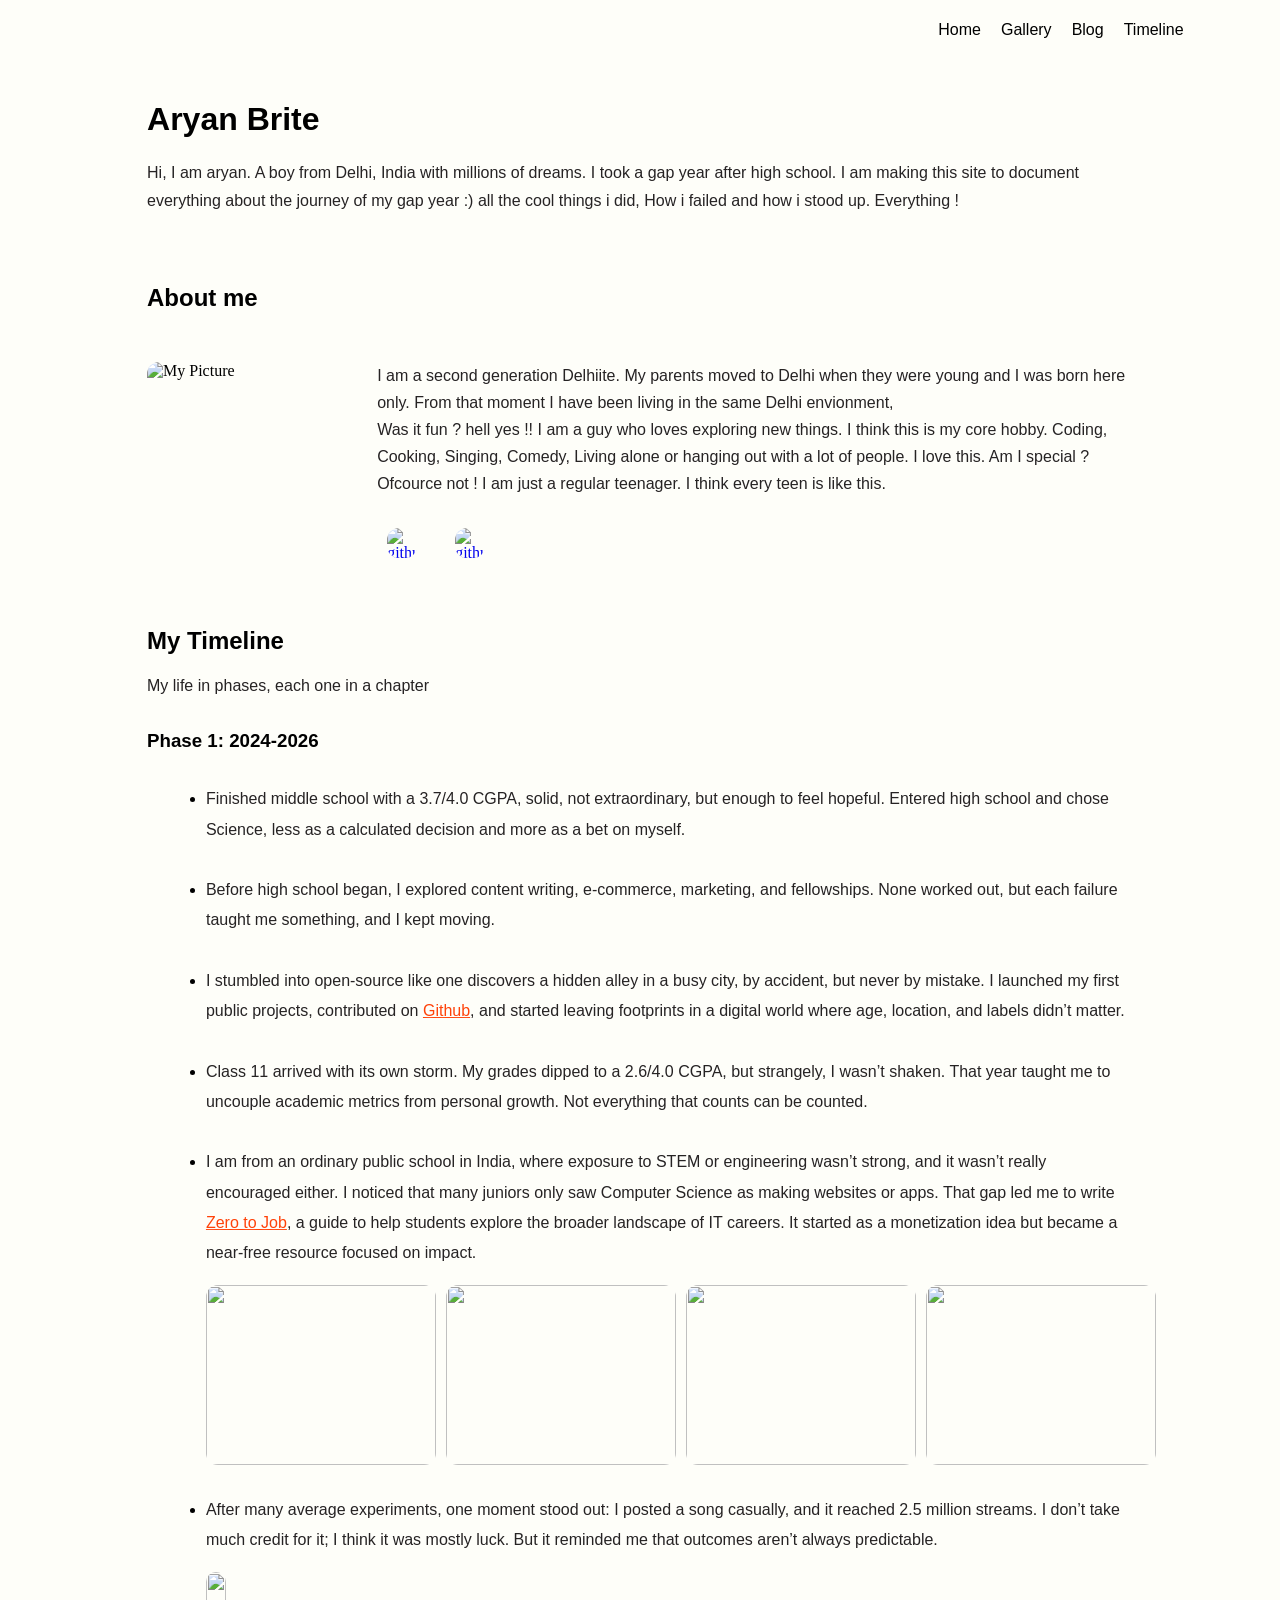
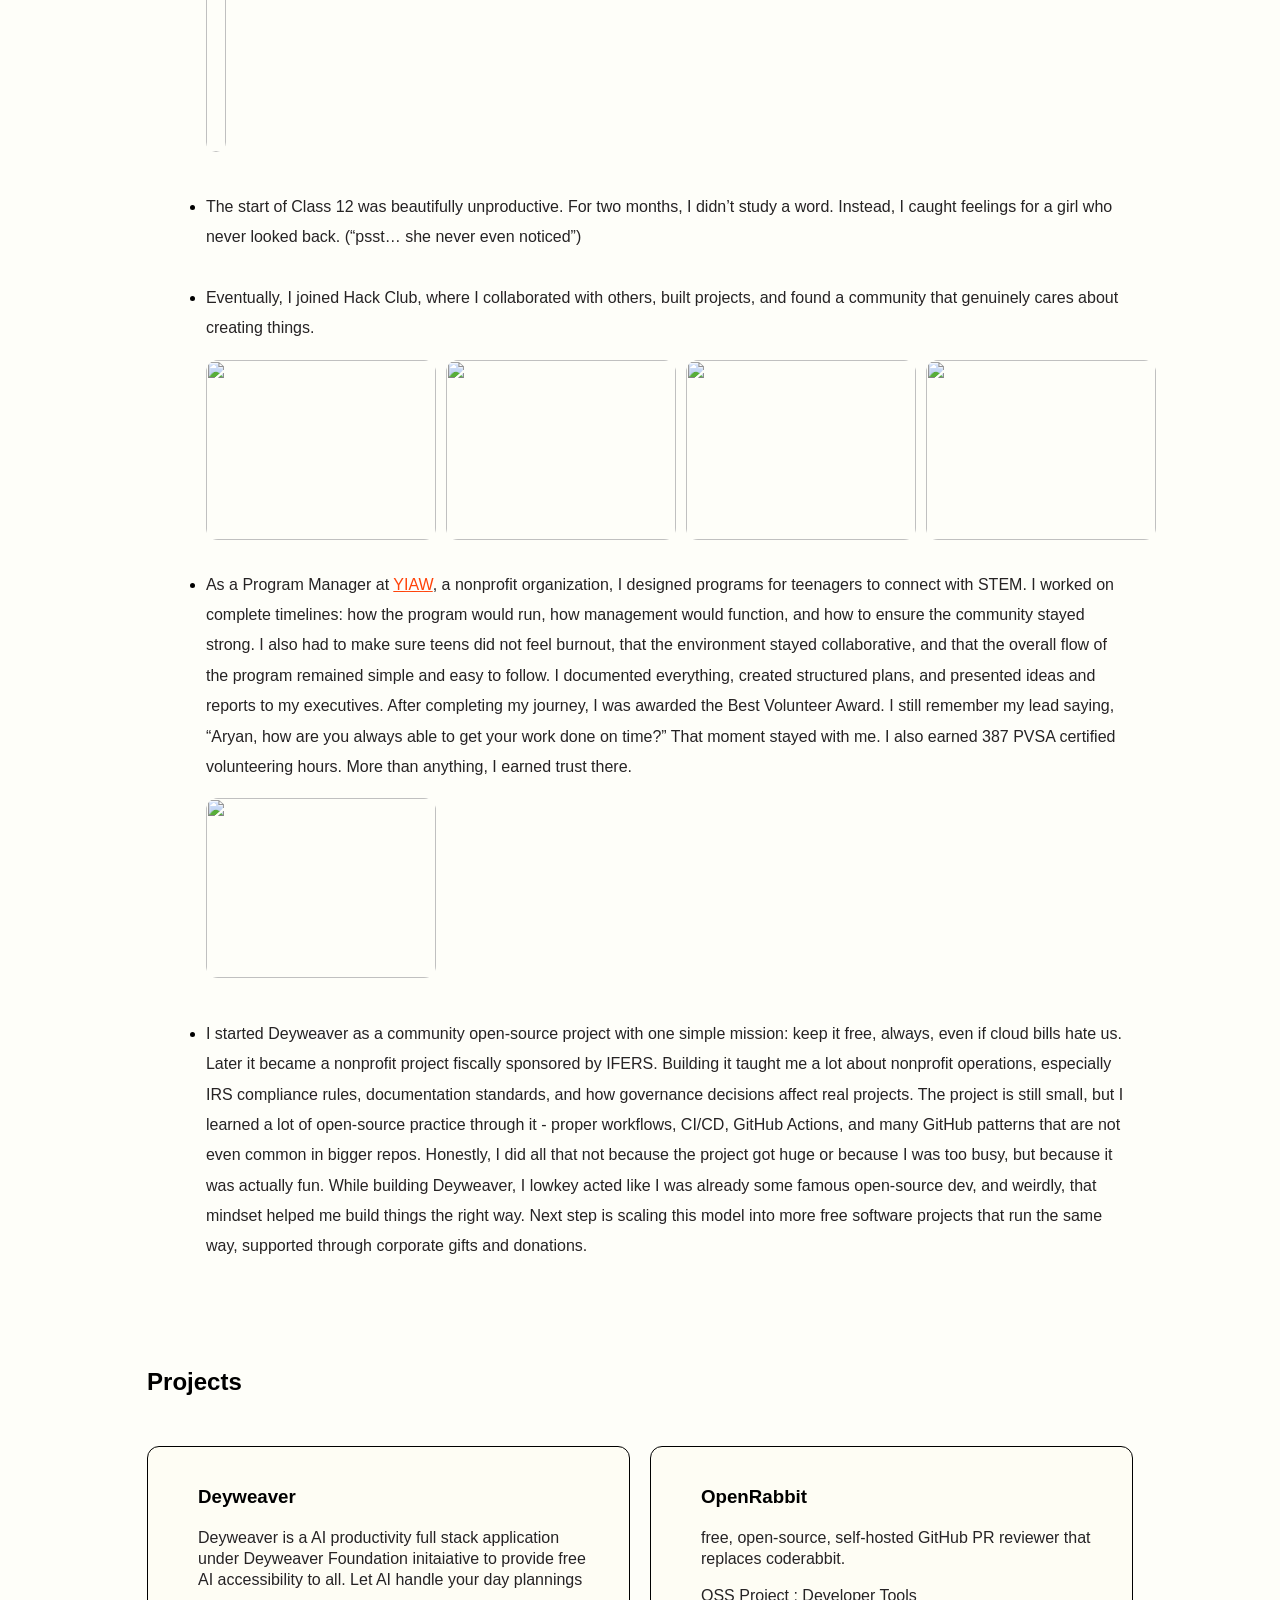
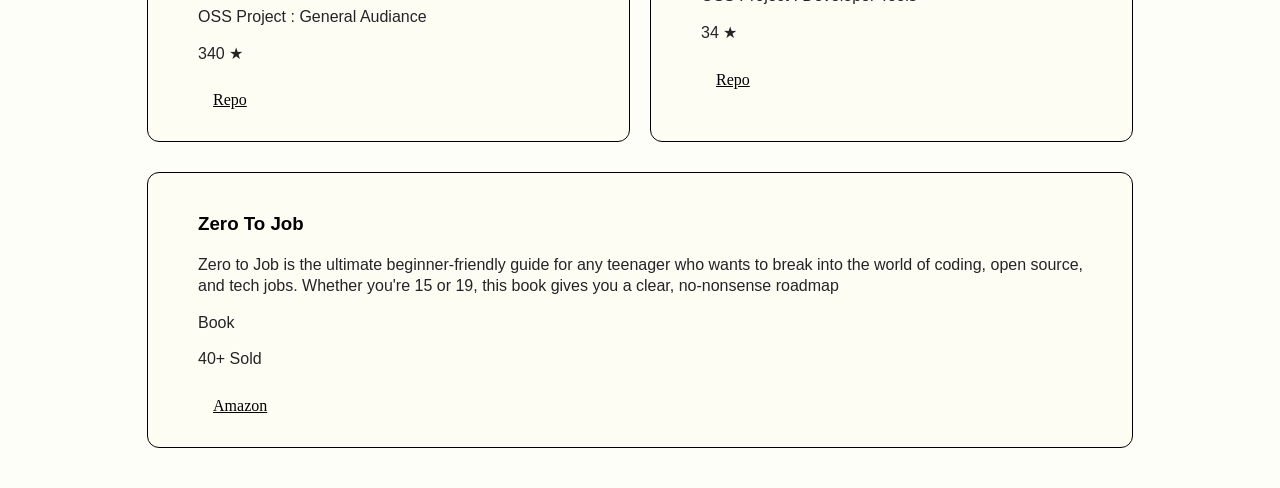
==== commit 51835f89: "Adjust margin for timeline phase heading and enhance list styles for better readability" ====
--- a/index.html
+++ b/index.html
@@ -45,7 +45,7 @@
         <section class="timeline">
             <H2>My Timeline</H2>
             <p>My life in phases, each one in a chapter</p>
-            <h3>Phase 1: 2024-2026</h3>
+            <h3 style="margin-block-end: 0;">Phase 1: 2024-2026</h3>
             <ul>
                 <li>
                     <p>Finished middle school with a 3.7/4.0 CGPA, solid, not extraordinary, but enough to feel hopeful. Entered high school and chose Science, less as a calculated decision and more as a bet on myself.</p>
@@ -96,7 +96,7 @@
                 </li>
                 <li>
                     <p>I started Deyweaver as a community open-source project with one simple mission: keep it free, always, even if cloud bills hate us. Later it became a nonprofit project fiscally sponsored by IFERS. Building it taught me a lot about nonprofit operations, especially IRS compliance rules, documentation standards, and how governance decisions affect real projects. The project is still small, but I learned a lot of open-source practice through it - proper workflows, CI/CD, GitHub Actions, and many GitHub patterns that are not even common in bigger repos. Honestly, I did all that not because the project got huge or because I was too busy, but because it was actually fun. While building Deyweaver, I lowkey acted like I was already some famous open-source dev, and weirdly, that mindset helped me build things the right way. Next step is scaling this model into more free software projects that run the same way, supported through corporate gifts and donations.</p>
-                    <iframe width="560" height="315" src="https://www.youtube-nocookie.com/embed/yo-239-EMB8?si=L_0U41Utfxq54Yvr&amp;controls=0" title="YouTube video player" frameborder="0" allow="accelerometer; autoplay; clipboard-write; encrypted-media; gyroscope; picture-in-picture; web-share" referrerpolicy="strict-origin-when-cross-origin" allowfullscreen></iframe>
+                    
                 </li>
             </ul>
         </section>
--- a/style.css
+++ b/style.css
@@ -245,6 +245,15 @@
         #img1 {
             width: fit-content;
         }
+
+        ul {
+            line-height: 1.9;
+        }
+
+        li {
+            margin-bottom: 30px;
+        }
+
 
         @media (max-width:1179px){
             .get{
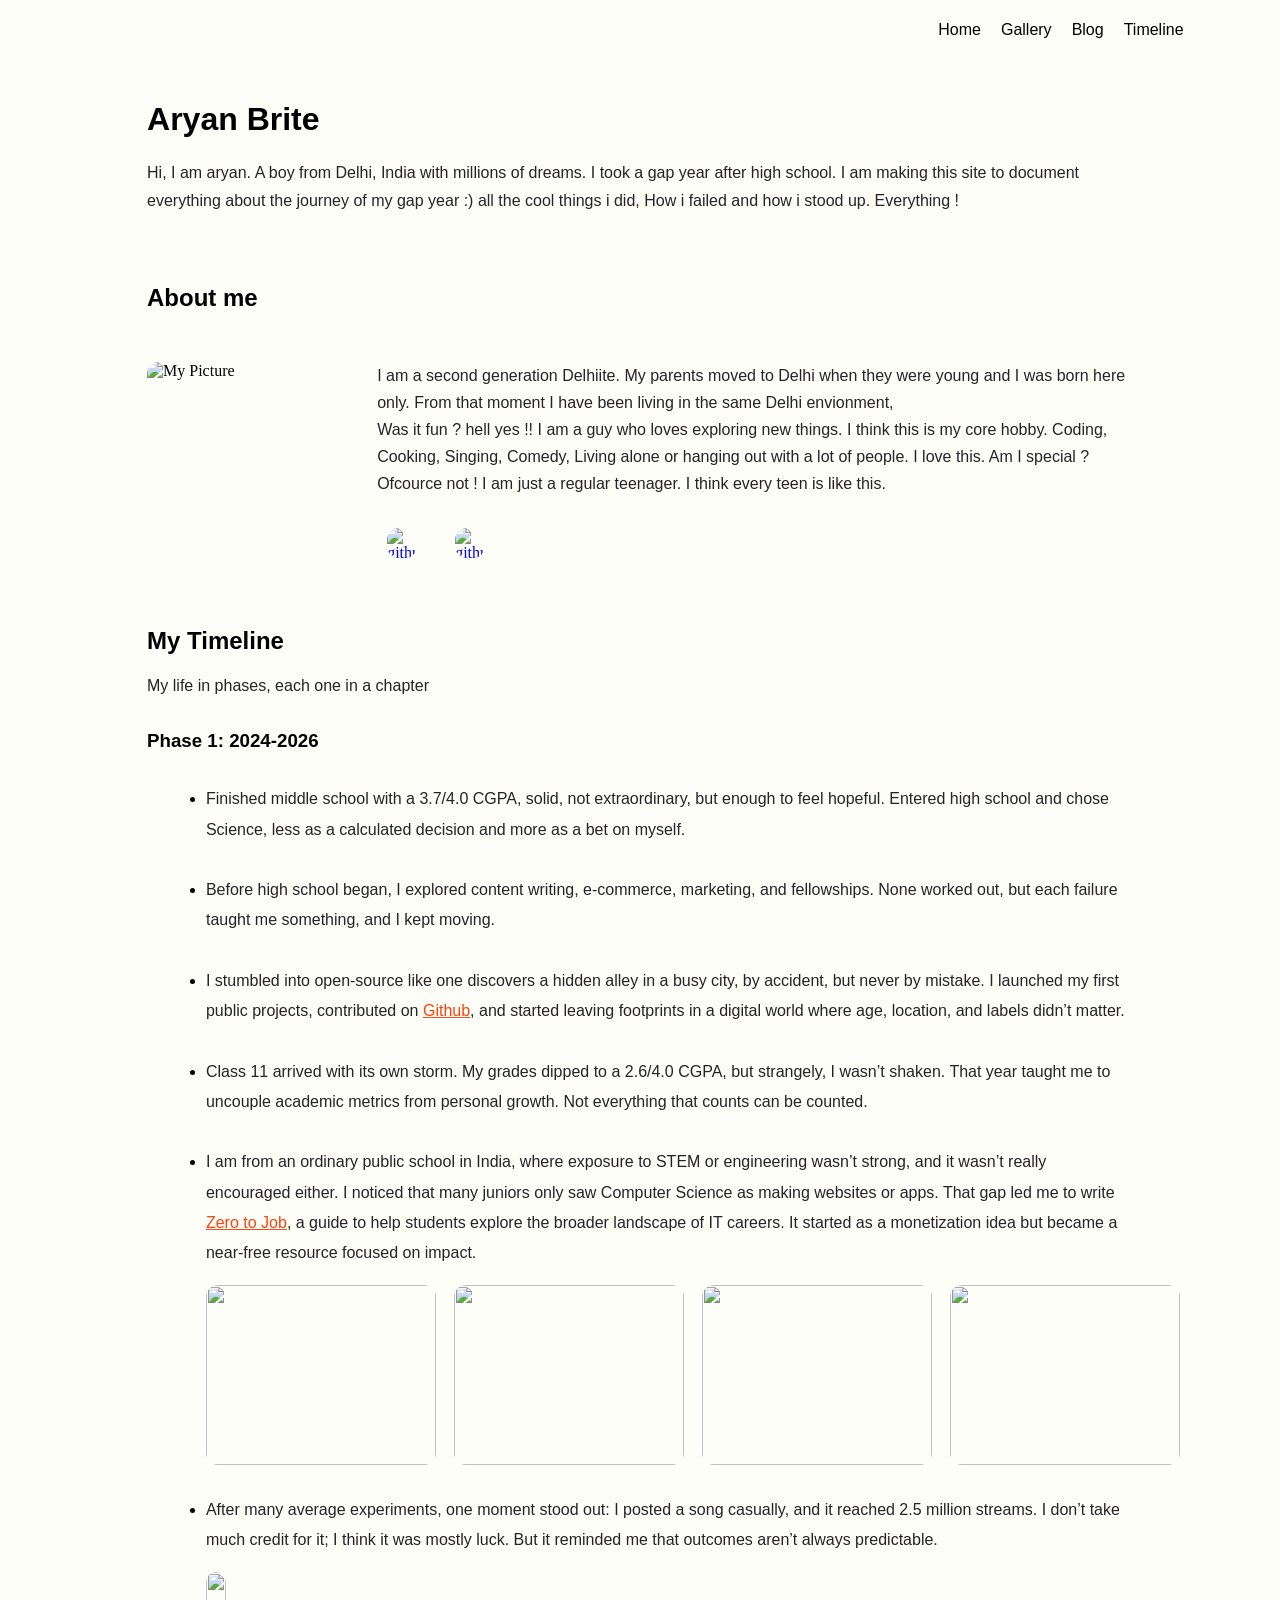
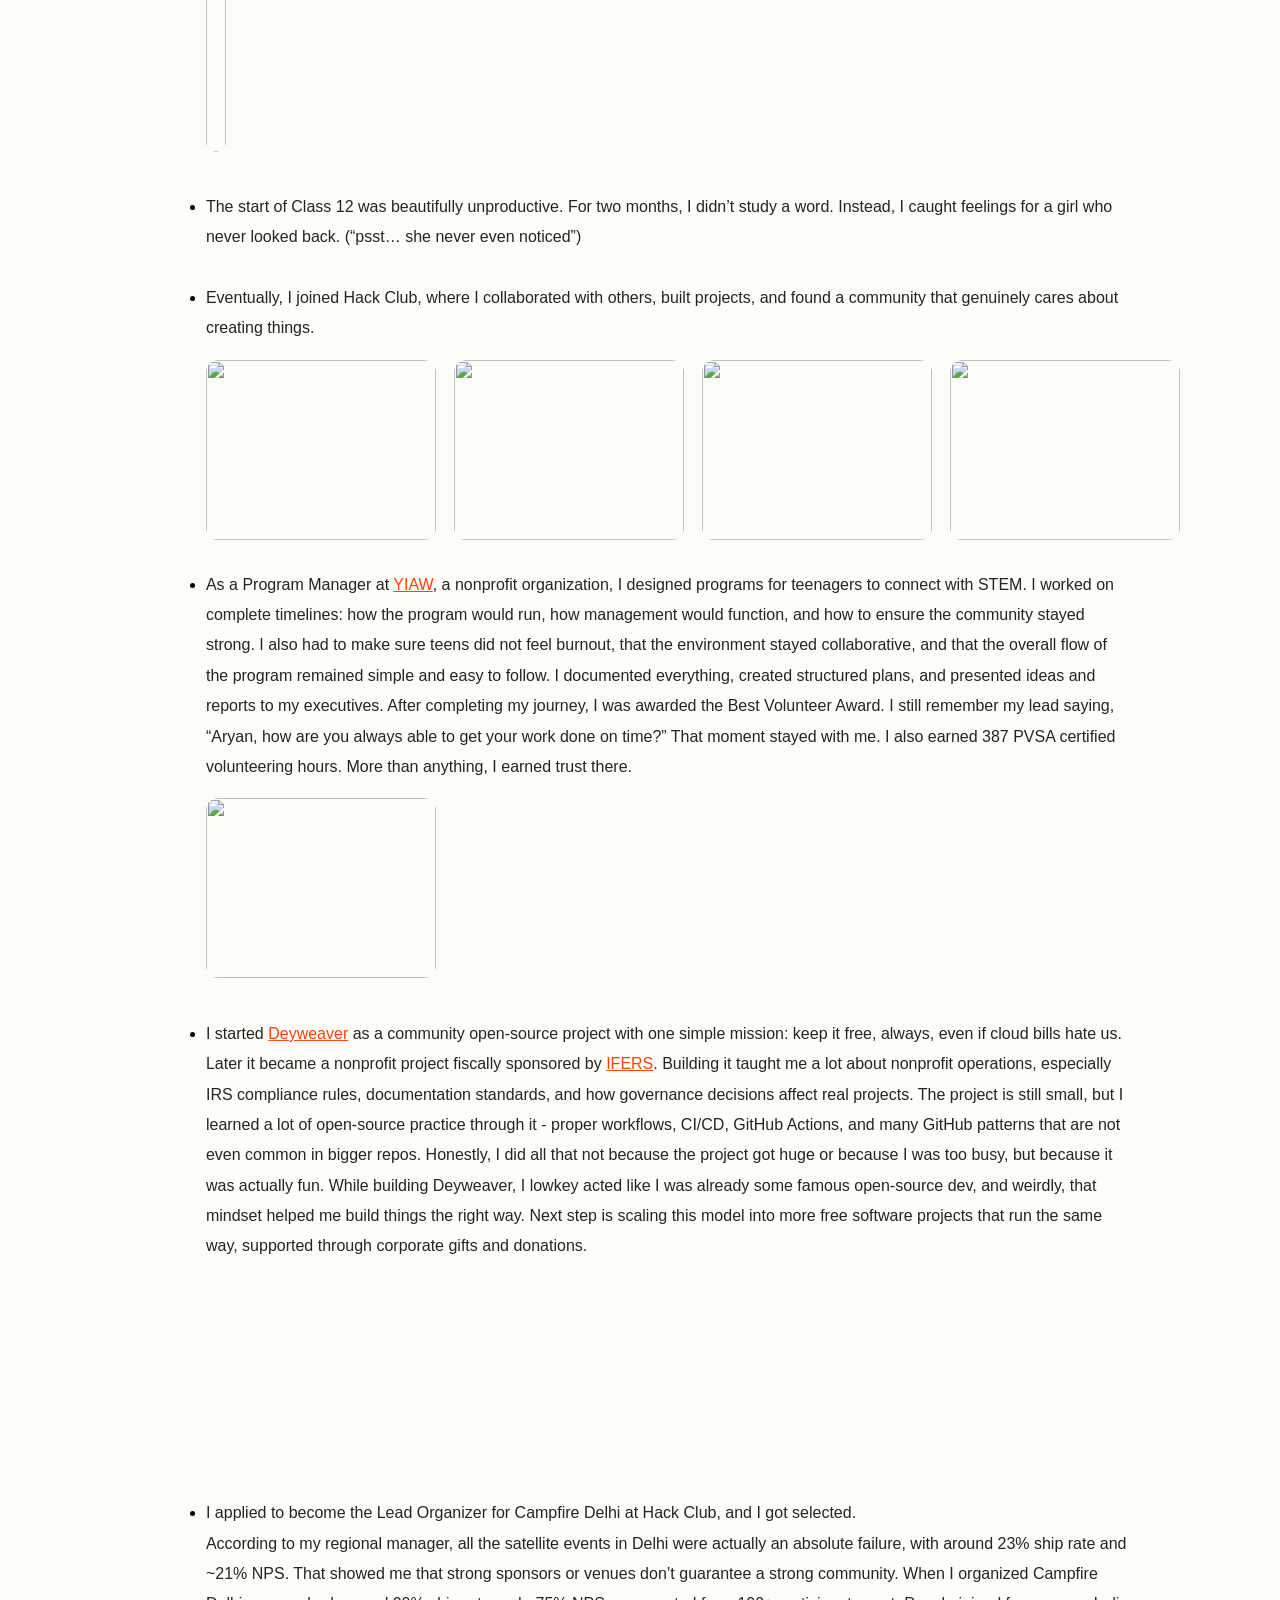
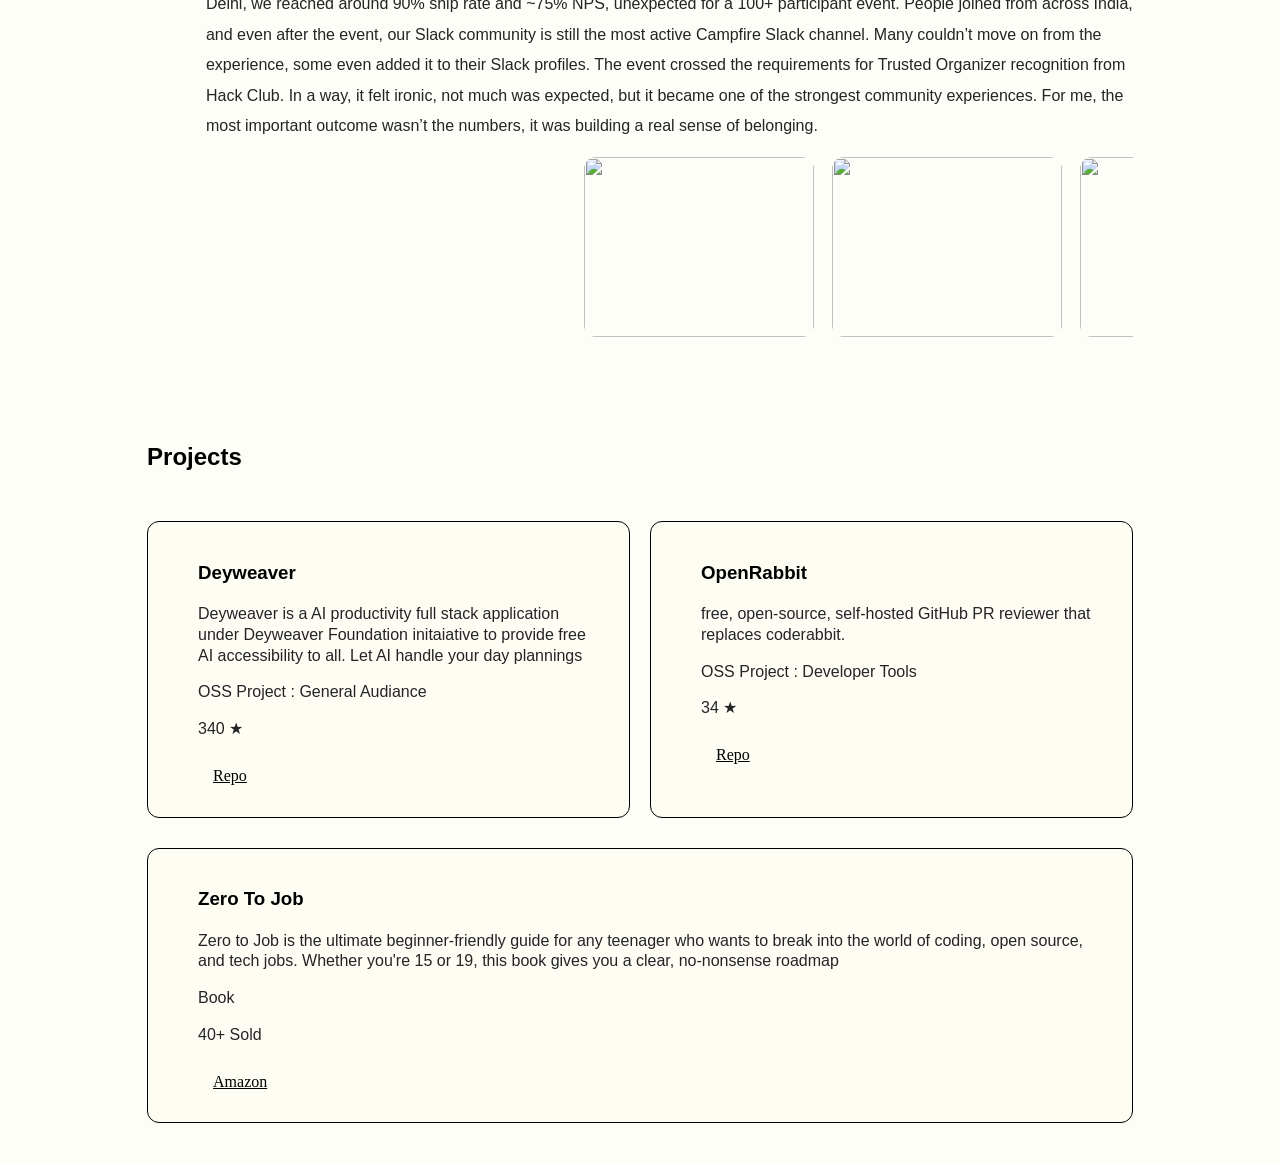
==== commit 402943c4: "Add videos and links to timeline section; enhance styles for video elements and layout" ====
--- a/index.html
+++ b/index.html
@@ -95,9 +95,28 @@
                     <img src="https://cdn.hackclub.com/019ec751-1a41-7da8-9b87-a4bf82607317/YIAW2.jpg" alt="">
                 </li>
                 <li>
-                    <p>I started Deyweaver as a community open-source project with one simple mission: keep it free, always, even if cloud bills hate us. Later it became a nonprofit project fiscally sponsored by IFERS. Building it taught me a lot about nonprofit operations, especially IRS compliance rules, documentation standards, and how governance decisions affect real projects. The project is still small, but I learned a lot of open-source practice through it - proper workflows, CI/CD, GitHub Actions, and many GitHub patterns that are not even common in bigger repos. Honestly, I did all that not because the project got huge or because I was too busy, but because it was actually fun. While building Deyweaver, I lowkey acted like I was already some famous open-source dev, and weirdly, that mindset helped me build things the right way. Next step is scaling this model into more free software projects that run the same way, supported through corporate gifts and donations.</p>
+                    <p>I started <a class="link" href="https://github.com/Deyweaver/DeyWeaver">Deyweaver</a> as a community open-source project with one simple mission: keep it free, always, even if cloud bills hate us. Later it became a nonprofit project fiscally sponsored by <a class="link" href="https://www.ifers.org/">IFERS</a>. Building it taught me a lot about nonprofit operations, especially IRS compliance rules, documentation standards, and how governance decisions affect real projects. The project is still small, but I learned a lot of open-source practice through it - proper workflows, CI/CD, GitHub Actions, and many GitHub patterns that are not even common in bigger repos. Honestly, I did all that not because the project got huge or because I was too busy, but because it was actually fun. While building Deyweaver, I lowkey acted like I was already some famous open-source dev, and weirdly, that mindset helped me build things the right way. Next step is scaling this model into more free software projects that run the same way, supported through corporate gifts and donations.</p>
+
+                    <video class="vid" autoplay loop muted src="https://user-cdn.hackclub-assets.com/019ecaac-ce05-7e1e-b3e3-c01ed1a59cf6/videoplayback%20(1).mp4#t=120"></video>
+                    <video class="vid" autoplay loop src=""></video>
+                </li>
+                <li>
+                    <p>I applied to become the Lead Organizer for Campfire Delhi at Hack Club, and I got selected. <br style="margin-bottom: 10px;"> According to my regional manager, all the satellite events in Delhi were actually an absolute failure, with around 23% ship rate and ~21% NPS. That showed me that strong sponsors or venues don’t guarantee a strong community. When I organized Campfire Delhi, we reached around 90% ship rate and ~75% NPS, unexpected for a 100+ participant event. People joined from across India, and even after the event, our Slack community is still the most active Campfire Slack channel. Many couldn’t move on from the experience, some even added it to their Slack profiles. The event crossed the requirements for Trusted Organizer recognition from Hack Club. In a way, it felt ironic, not much was expected, but it became one of the strongest community experiences. For me, the most important outcome wasn’t the numbers, it was building a real sense of belonging.</p>
+                    <div class="goo">
+                        <video class="vid" autoplay loop muted src="https://cdn.hackclub.com/019ecac2-6c75-7d87-9e35-19dfff873b5b/cfd1.mp4"></video>
+                        <img src="https://cdn.hackclub.com/019ecac4-2468-7dfa-943a-e73eb1e8624c/cfd2.jpg" alt="">
+                        <img src="https://cdn.hackclub.com/019ecac7-515a-77fd-97c3-656d20fadc75/cfd3.jpg" alt="">
+                        <img src="https://cdn.hackclub.com/019ecac7-f5ea-754a-8cb4-4a7f0a1d8618/cfd4.jpg" alt="">
+                        <img src="https://cdn.hackclub.com/019ecacb-da9b-7086-8219-2e481815c992/cfd6.jpg" alt="">
+                        <video class="vid" autoplay loop muted src="https://cdn.hackclub.com/019ecacc-83de-7a9e-b7db-77dfbddf44f1/cfd7.mp4"></video>
+                        <img src="https://cdn.hackclub.com/019ecacd-fd33-71a0-a3e9-b6b442fcde3a/cfd8.jpg" alt="">
+                        <img src="https://cdn.hackclub.com/019ecace-84f2-78e8-bb1c-f7e45857603a/cfd9.jpg" alt="">
+                        <img src="https://aryanbrite.github.io/files/cfd10.jpeg" alt="">
+                    </div>
+                
+                
+                </li>
                     
-                </li>
             </ul>
         </section>
         <section class="n">
--- a/style.css
+++ b/style.css
@@ -236,11 +236,24 @@
 
         }
 
+        .vid {
+            height: 180px;
+            border-radius: 12px;
+            object-fit: cover;
+        }
+
         .gro {
             display: grid;
             grid-template-columns: 1fr 1fr 1fr 1fr;
-            gap: 10px;
-        }
+            gap: 18px;
+        }
+
+         .goo {
+            display: flex;
+            gap: 18px;
+            overflow-y: auto;
+        }
+
 
         #img1 {
             width: fit-content;
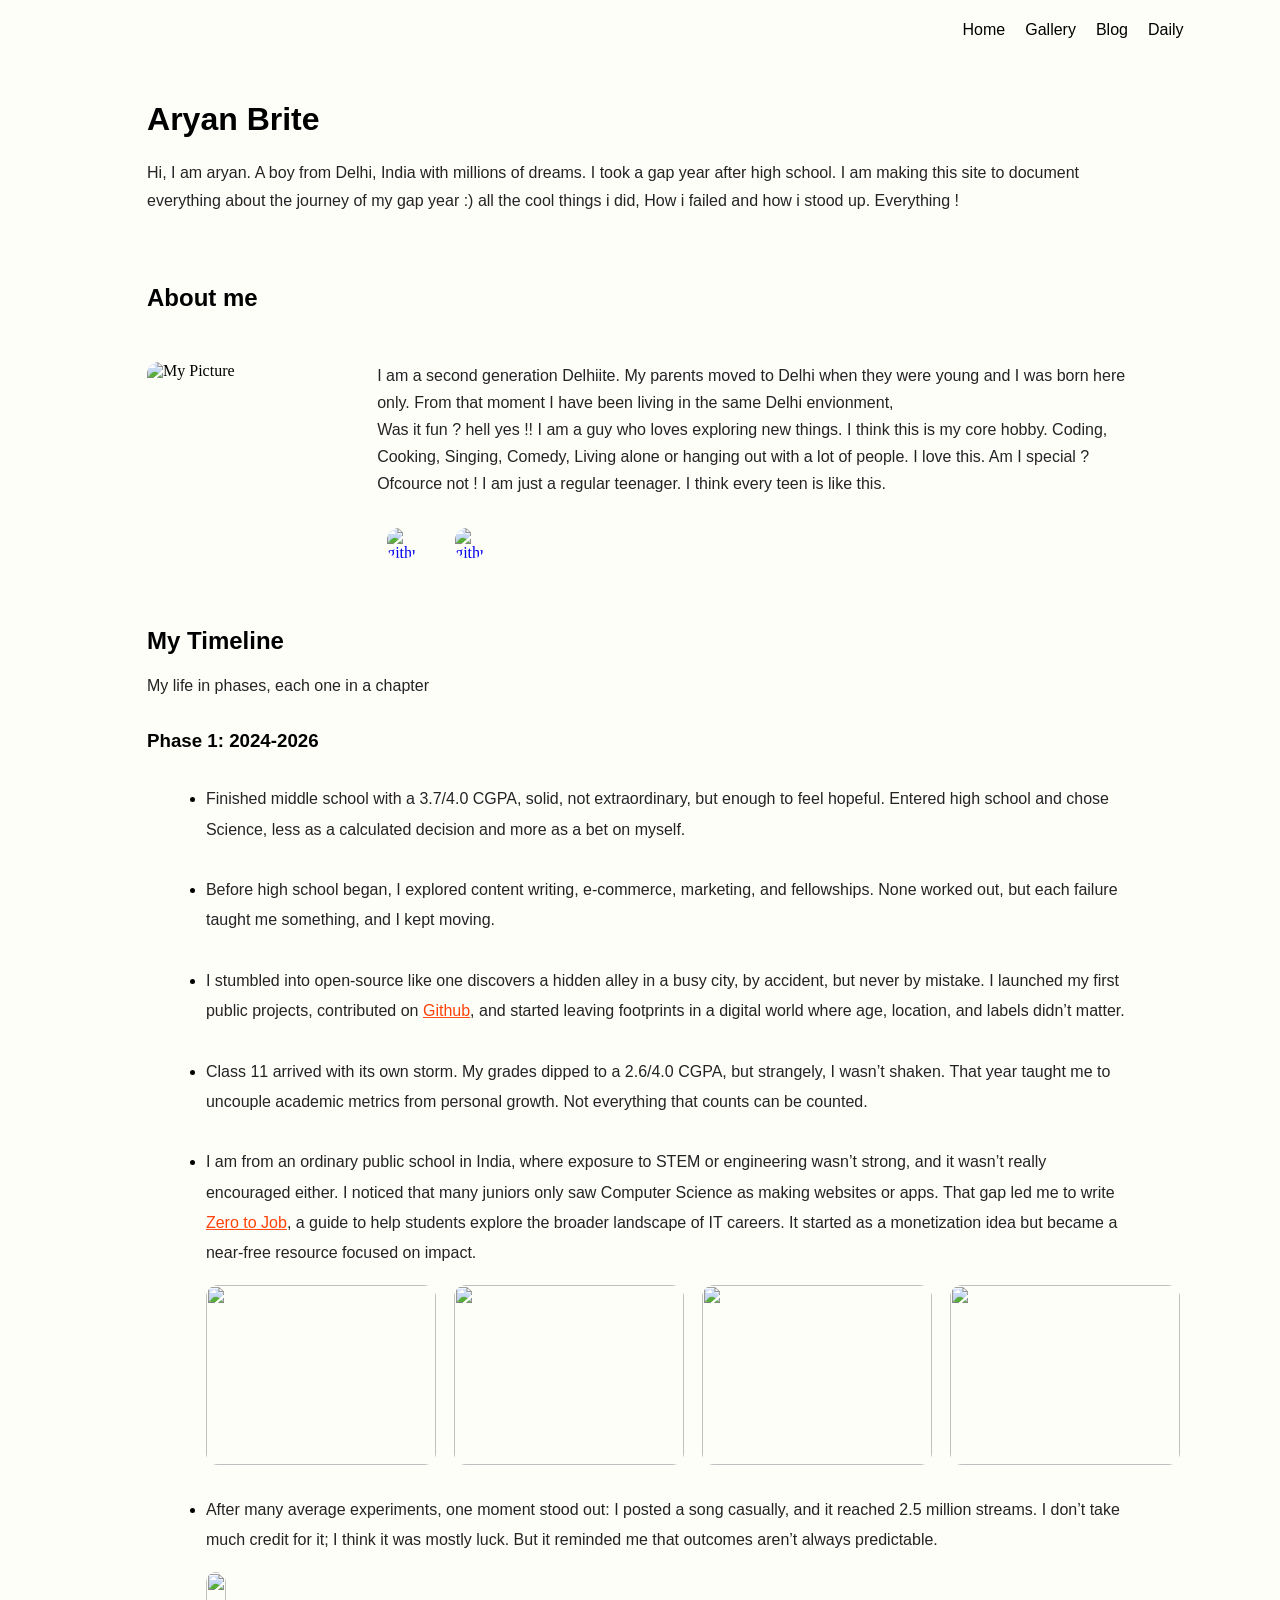
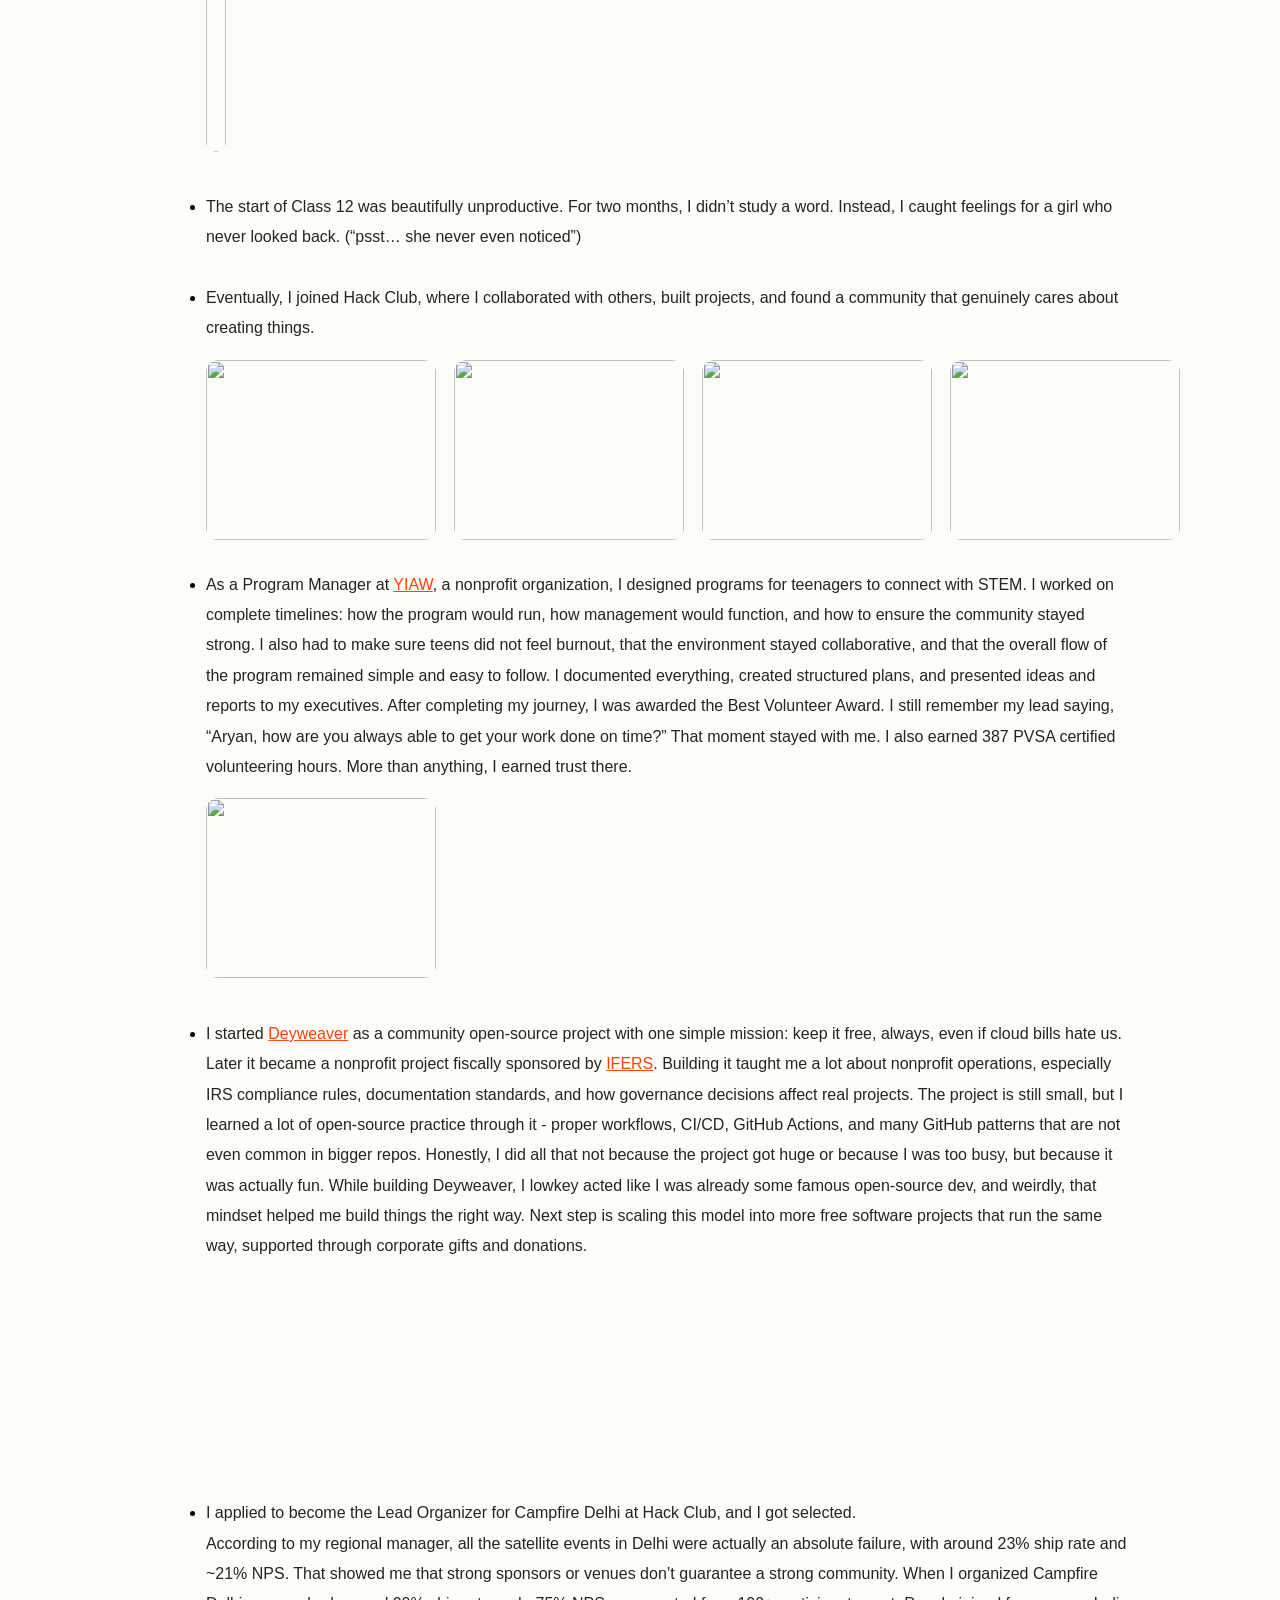
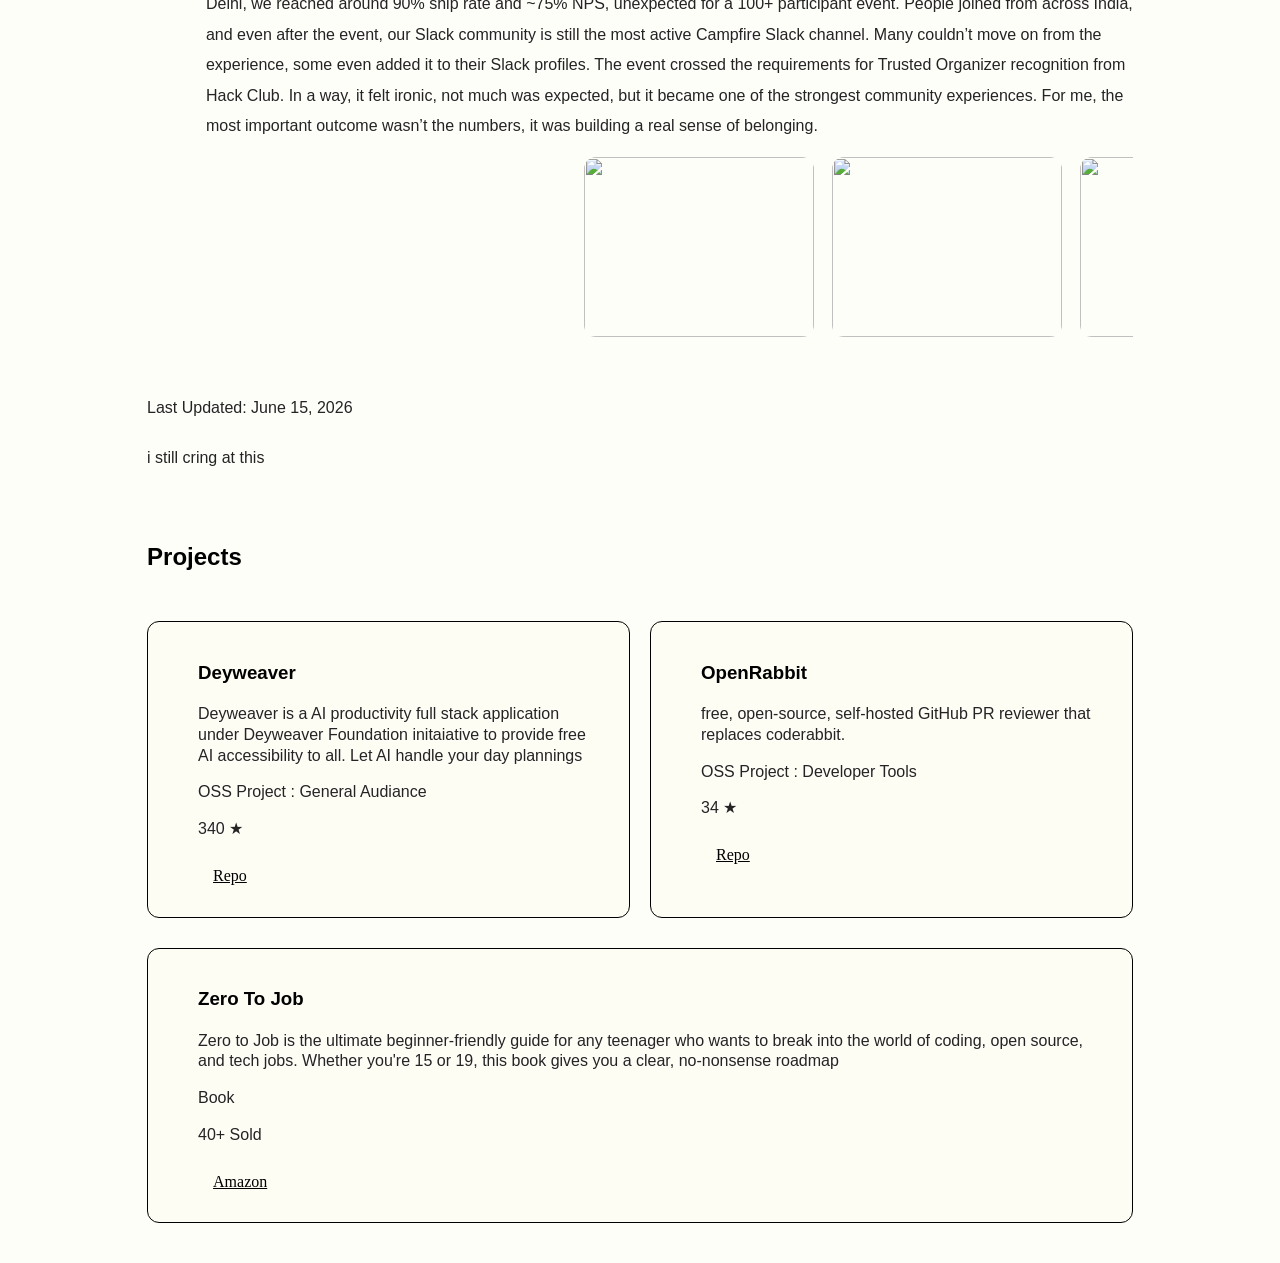
==== commit 966499f2: "Refactor timeline section: rename to Daily, update links, and create new Daily.html file" ====
--- a/index.html
+++ b/index.html
@@ -12,7 +12,8 @@
         <a href="index.html">Home</a>
         <a href="gallery.html">Gallery</a>
         <a href="blog.html">Blog</a>
-        <a href="timeline.html">Timeline</a>
+        <a href="Daily.html
+">Daily</a>
     </nav>
     <div class="main">
         <div class="intro">
@@ -113,11 +114,11 @@
                         <img src="https://cdn.hackclub.com/019ecace-84f2-78e8-bb1c-f7e45857603a/cfd9.jpg" alt="">
                         <img src="https://aryanbrite.github.io/files/cfd10.jpeg" alt="">
                     </div>
-                
-                
                 </li>
-                    
+
             </ul>
+            <p id="updated" >Last Updated: June 15, 2026</p>
+            <p class="note"> i still cring at this</p>
         </section>
         <section class="n">
             <h2>Projects</h2>
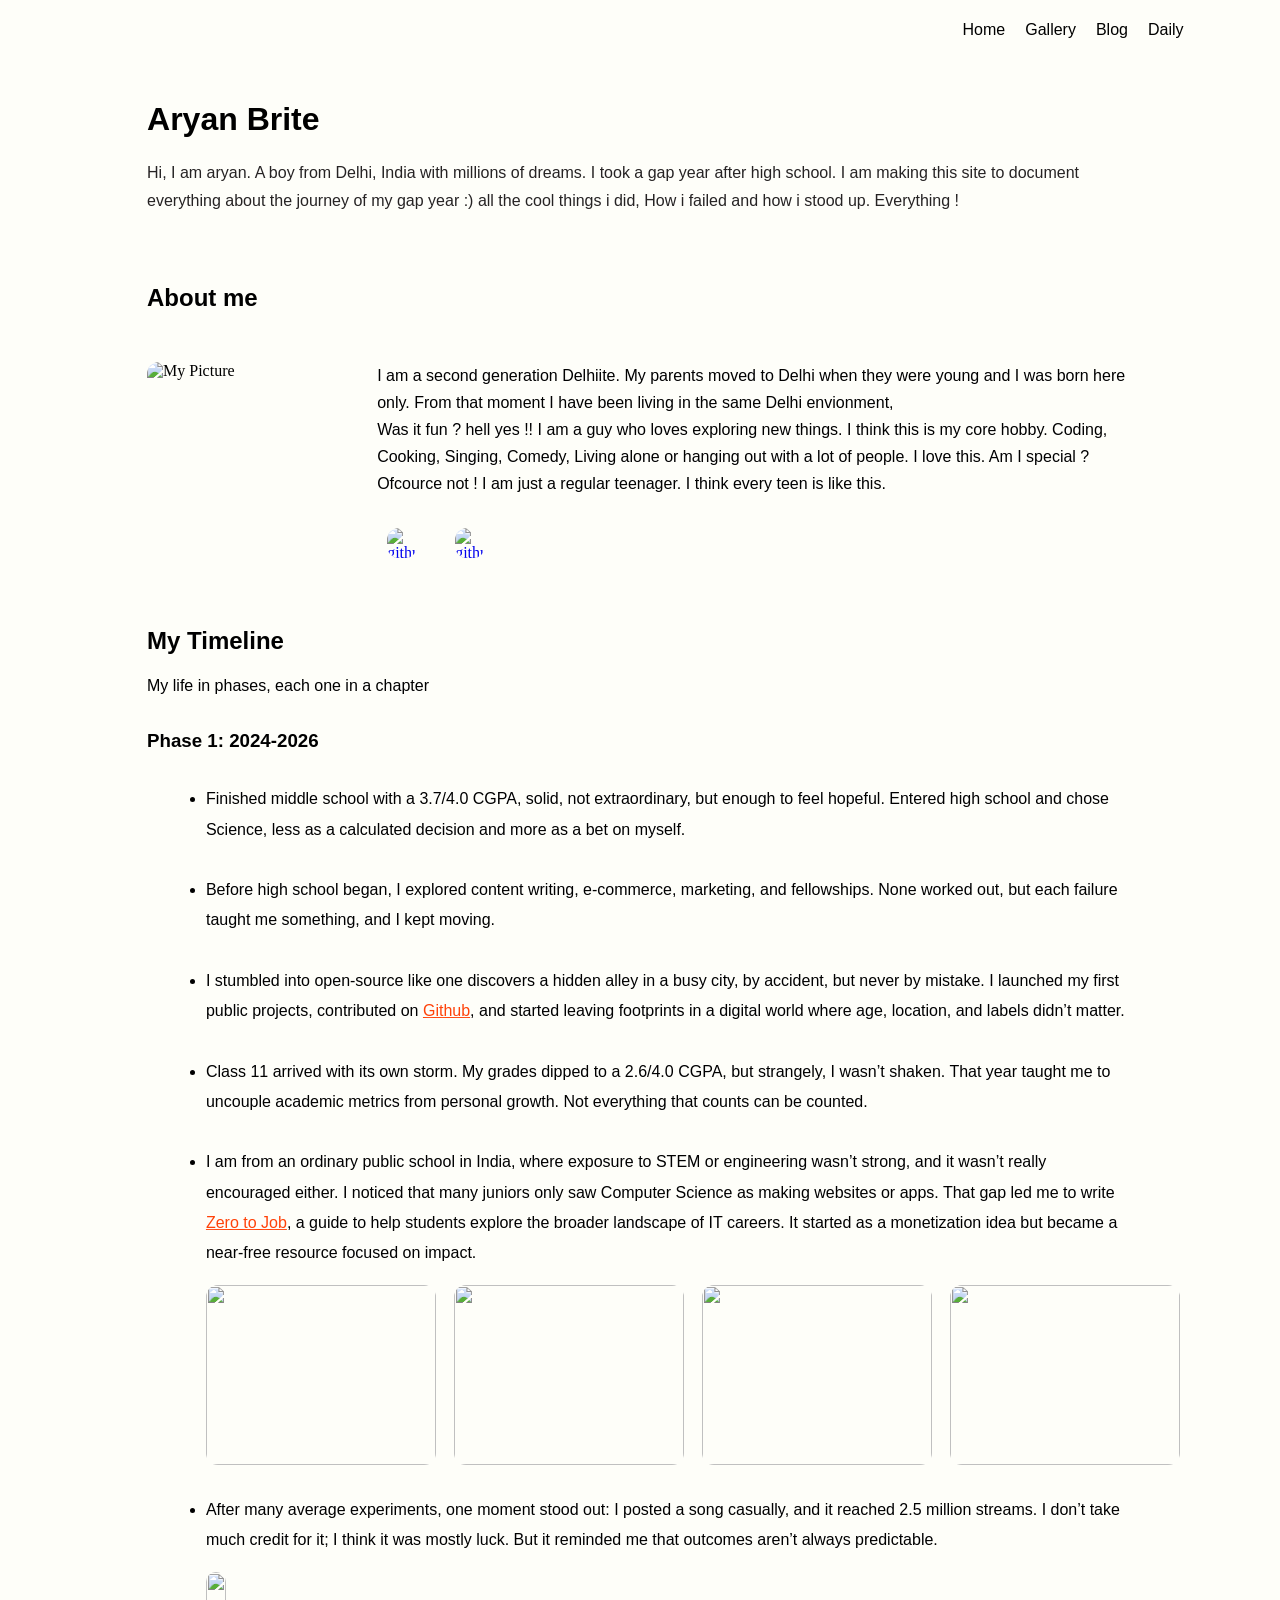
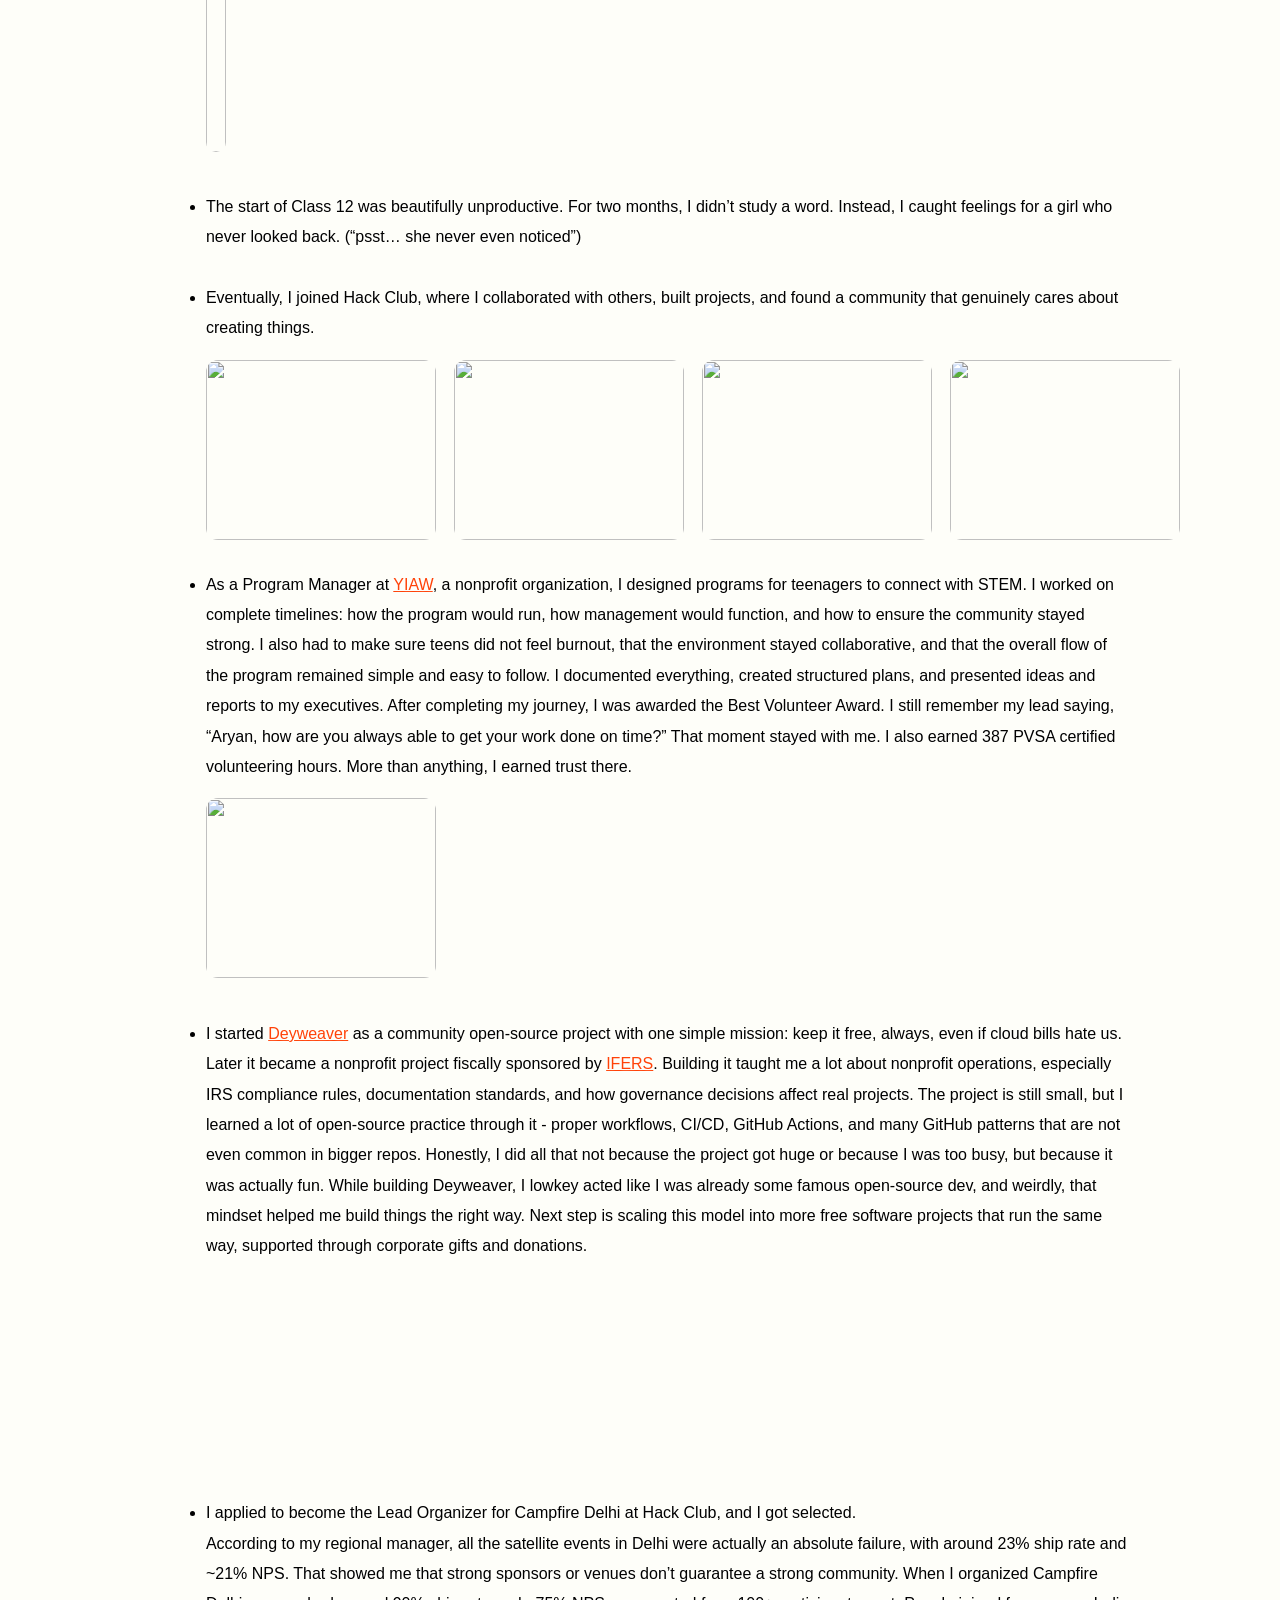
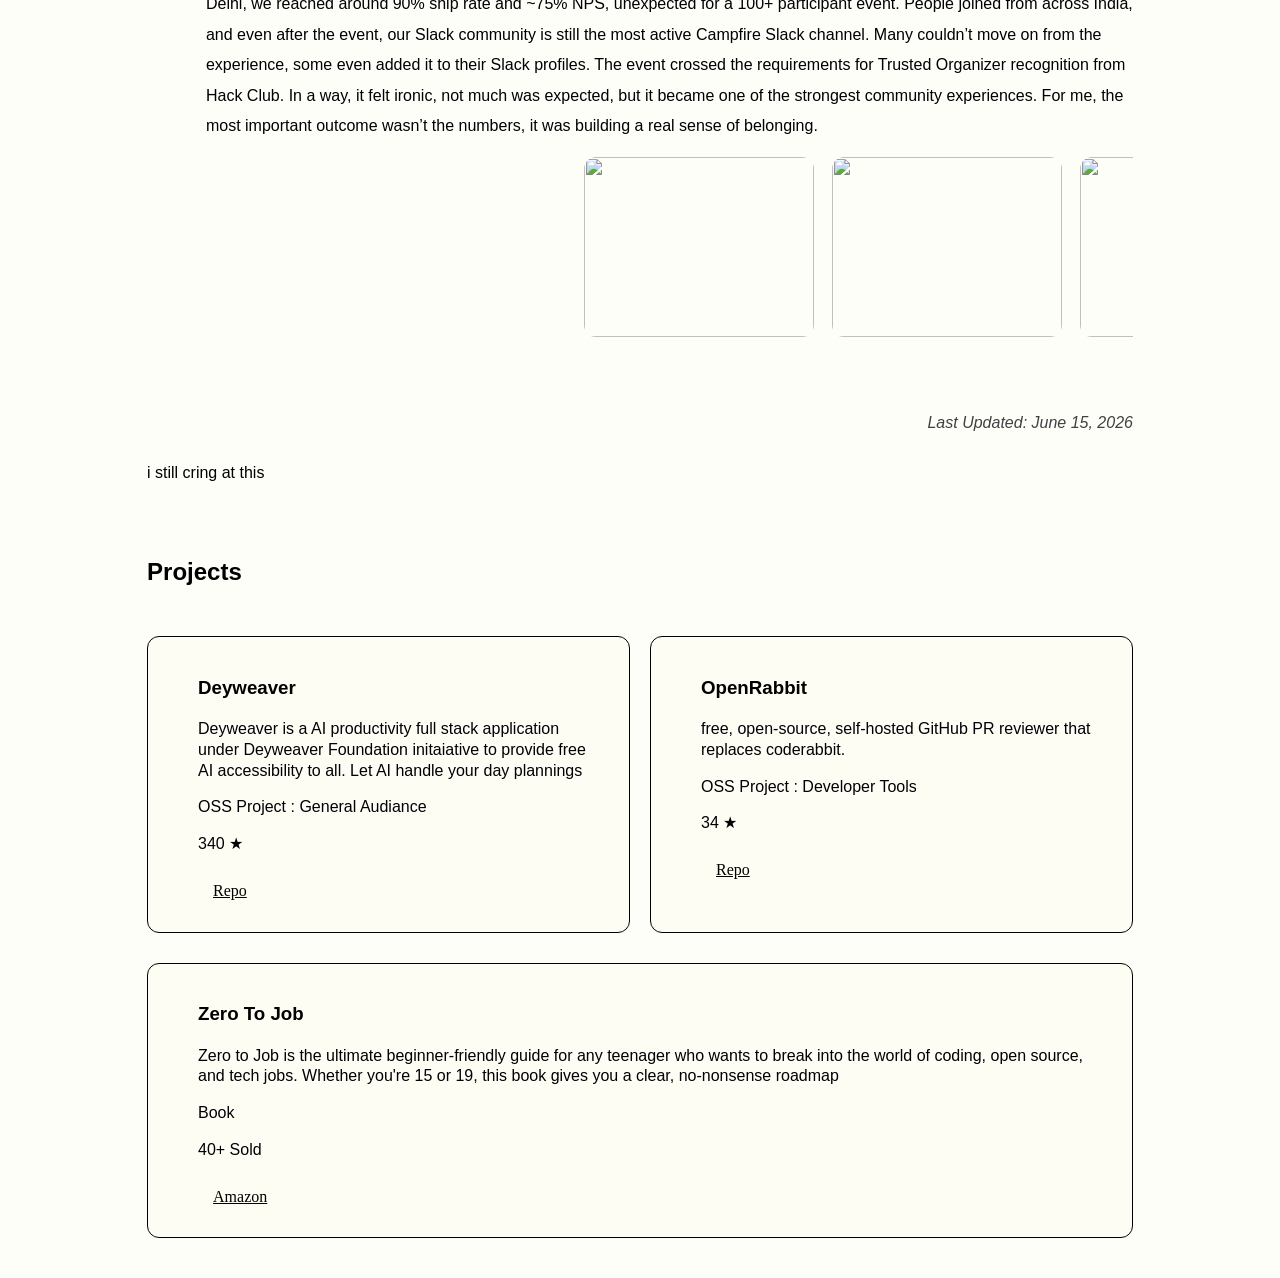
==== commit 38048b20: "Update HTML files to set correct titles and add favicon; adjust paragraph color in index.html" ====
--- a/index.html
+++ b/index.html
@@ -18,7 +18,7 @@
     <div class="main">
         <div class="intro">
             <h1>Aryan Brite</h1>
-            <p>Hi, I am aryan. A boy from Delhi, India with millions of dreams. I took a gap year after high school. I am making this site to document everything about the journey of my gap year :) all the cool things i did, How i failed and how i stood up. Everything !</p>
+            <p style="color: #262323;">Hi, I am aryan. A boy from Delhi, India with millions of dreams. I took a gap year after high school. I am making this site to document everything about the journey of my gap year :) all the cool things i did, How i failed and how i stood up. Everything !</p>
         </div>
         <section>
             <h2>About me</h2>
--- a/style.css
+++ b/style.css
@@ -1,6 +1,6 @@
 
         p {
-            color: #262323;
+            
             font-family: Arial, Helvetica, sans-serif;
             text-shadow: 0 0 3px white;
             
@@ -191,6 +191,7 @@
             gap: 20px;
             justify-content: right;
             margin-right: 7%;
+            
           
         }
         nav a {
@@ -252,6 +253,7 @@
             display: flex;
             gap: 18px;
             overflow-y: auto;
+            padding-bottom: 15px;
         }
 
 
@@ -280,3 +282,10 @@
             }
         }
 
+        #updated {
+            color: rgb(65, 65, 65);
+            text-align: right;
+            font-style: italic;
+        }
+
+    
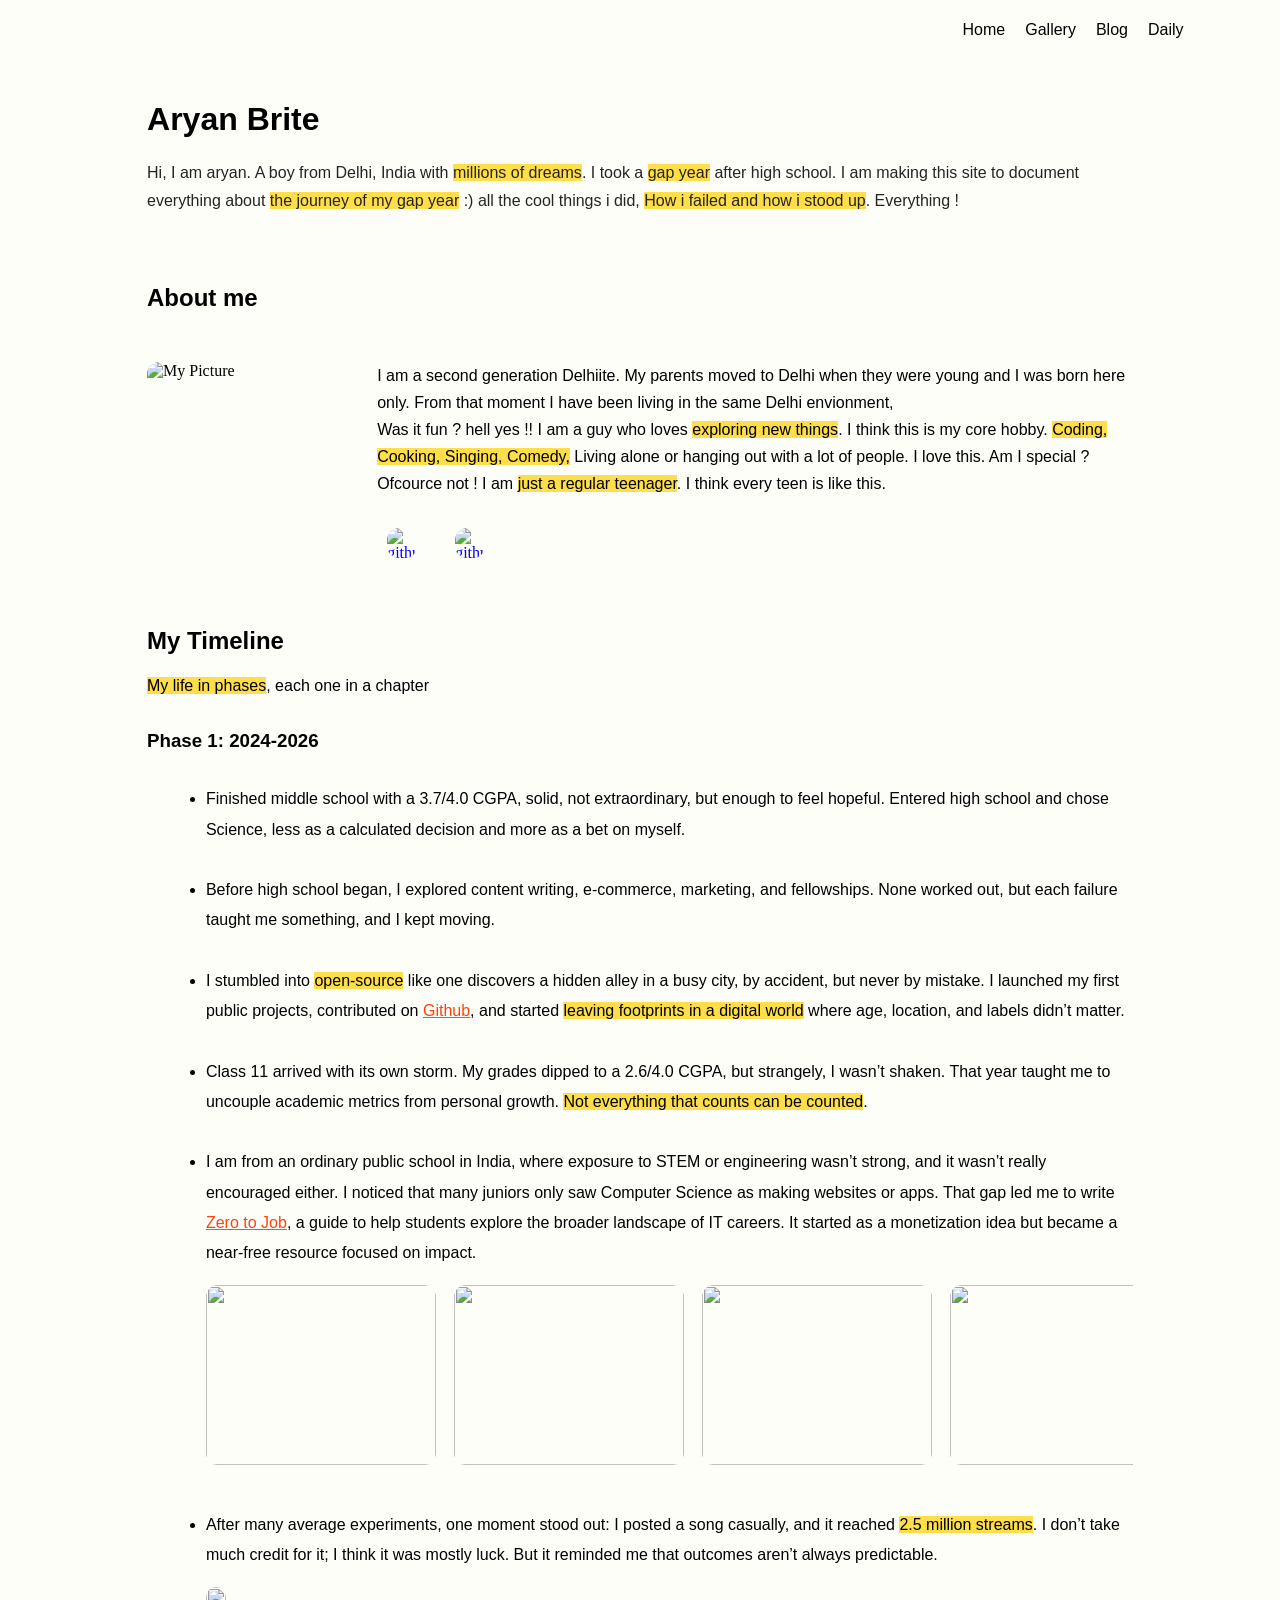
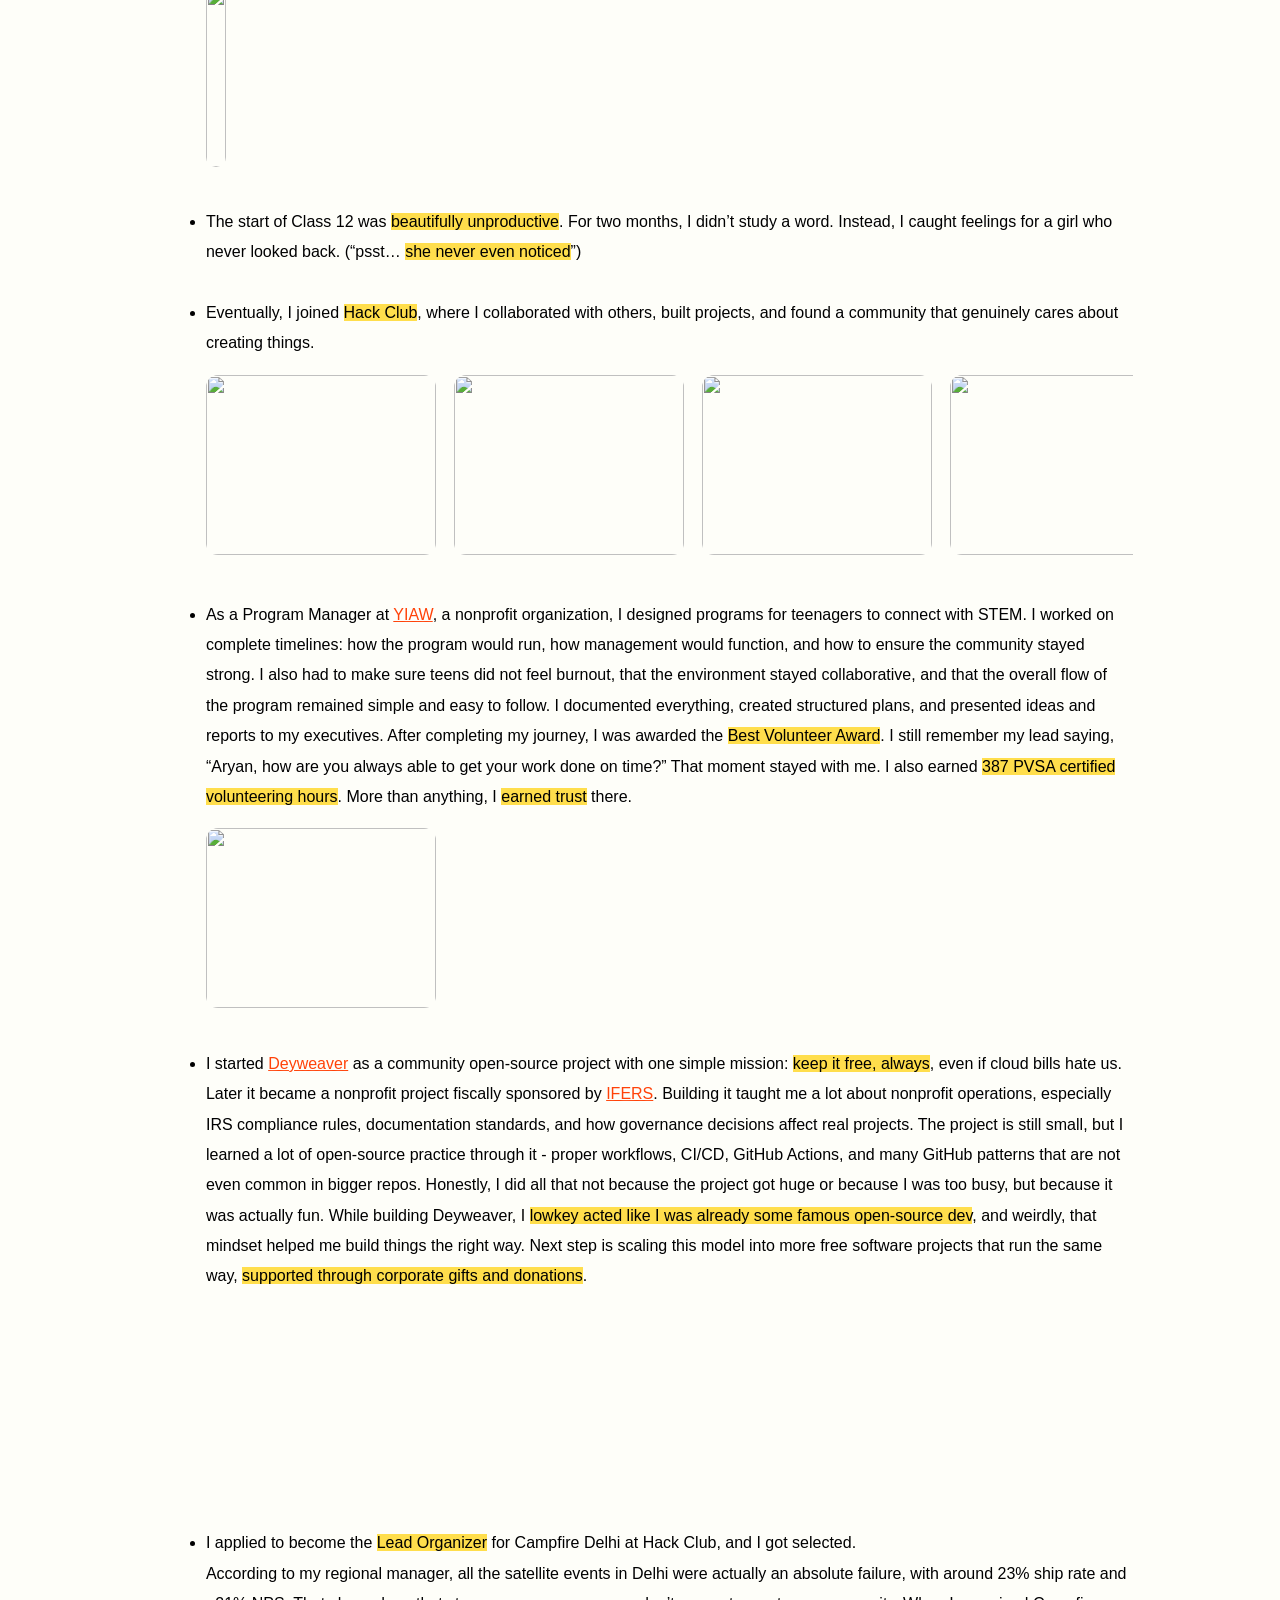
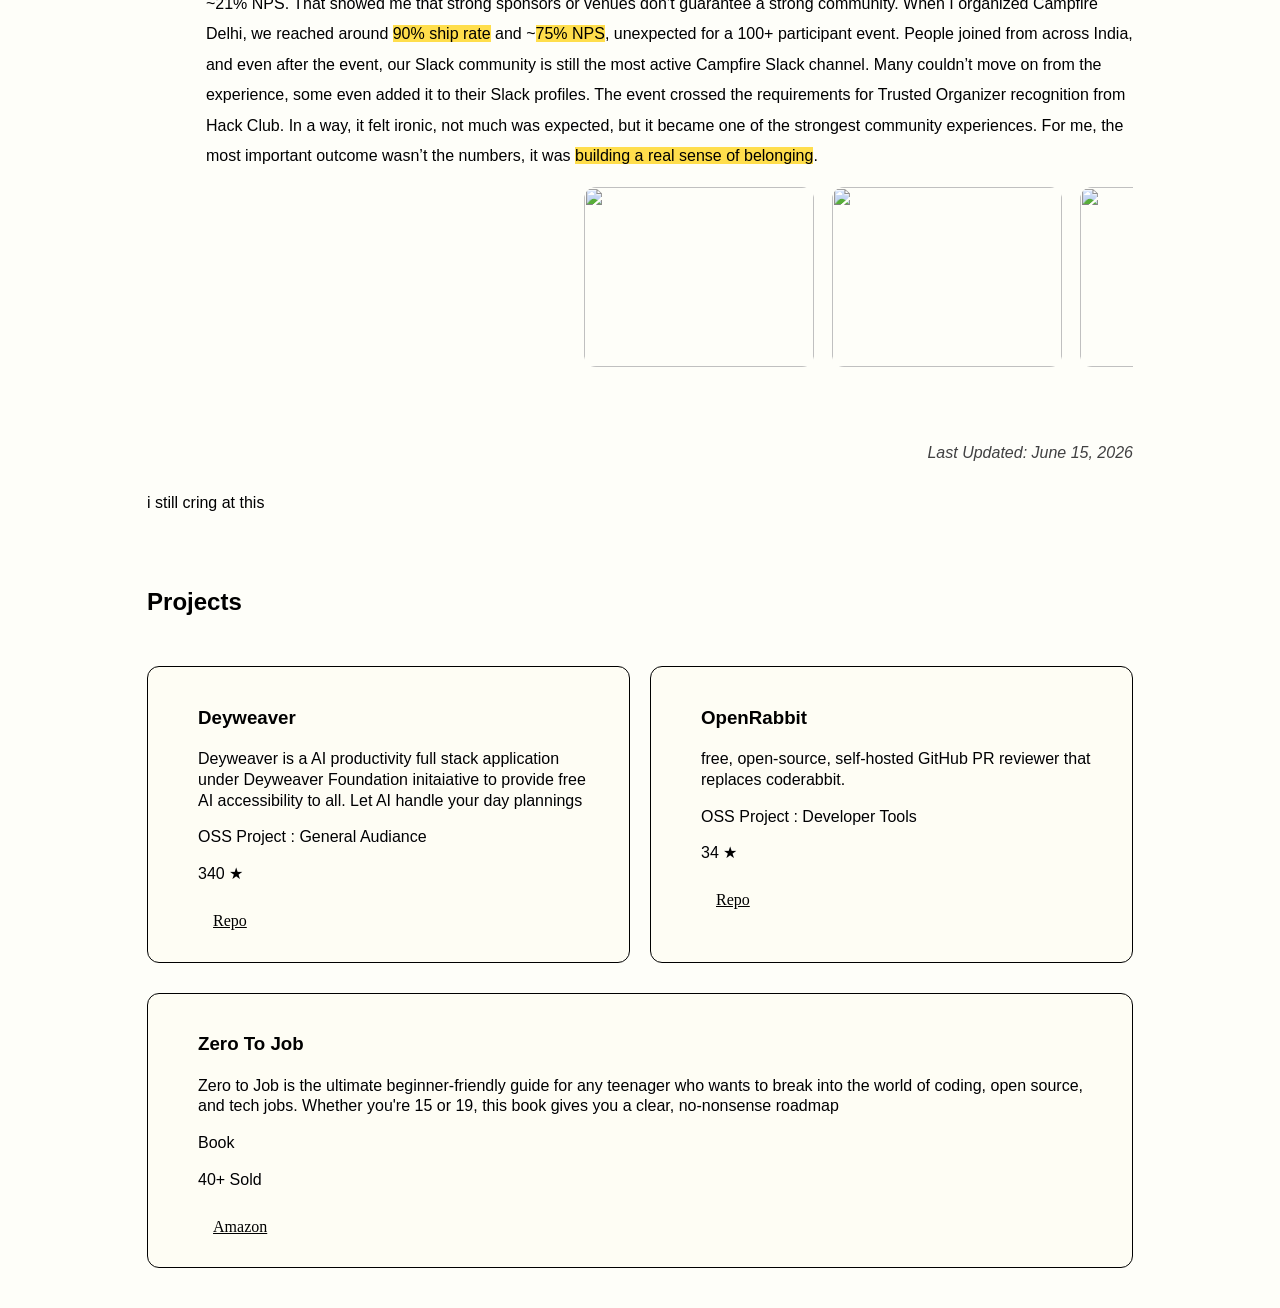
==== commit 27f3073d: "Add highlight styling for key phrases in index.html and update highlight color in style.css" ====
--- a/index.html
+++ b/index.html
@@ -18,7 +18,7 @@
     <div class="main">
         <div class="intro">
             <h1>Aryan Brite</h1>
-            <p style="color: #262323;">Hi, I am aryan. A boy from Delhi, India with millions of dreams. I took a gap year after high school. I am making this site to document everything about the journey of my gap year :) all the cool things i did, How i failed and how i stood up. Everything !</p>
+            <p style="color: #262323;">Hi, I am aryan. A boy from Delhi, India with <span class="highlight">millions of dreams</span>. I took a <span class="highlight">gap year</span> after high school. I am making this site to document everything about <span class="highlight">the journey of my gap year</span> :) all the cool things i did, <span class="highlight">How i failed and how i stood up</span>. Everything !</p>
         </div>
         <section>
             <h2>About me</h2>
@@ -28,7 +28,7 @@
                     <div class="gapbtwtxtandbut">
                         <div class="text">
                             <p style="line-height: 1.7;">I am a second generation Delhiite. My parents moved to Delhi when they were young and I was born here only. From that moment I have been living in the same Delhi envionment,</p>
-                            <p style="line-height: 1.7;">Was it fun ? hell yes !! I am a guy who loves exploring new things. I think this is my core hobby. Coding, Cooking, Singing, Comedy, Living alone or hanging out with a lot of people. I love this. Am I special ? Ofcource not ! I am just a regular teenager. I think every teen is like this.</p>
+                            <p style="line-height: 1.7;">Was it fun ? hell yes !! I am a guy who loves <span class="highlight">exploring new things</span>. I think this is my core hobby. <span class="highlight">Coding, Cooking, Singing, Comedy,</span> Living alone or hanging out with a lot of people. I love this. Am I special ? Ofcource not ! I am <span class="highlight">just a regular teenager</span>. I think every teen is like this.</p>
                         </div>
                         <div class="think" >
                             <a href="https://github.com/aryanbrite/" class="gith">
@@ -45,7 +45,7 @@
         </section>
         <section class="timeline">
             <H2>My Timeline</H2>
-            <p>My life in phases, each one in a chapter</p>
+            <p><span class="highlight">My life in phases</span>, each one in a chapter</p>
             <h3 style="margin-block-end: 0;">Phase 1: 2024-2026</h3>
             <ul>
                 <li>
@@ -55,11 +55,11 @@
                     <p>Before high school began, I explored content writing, e-commerce, marketing, and fellowships. None worked out, but each failure taught me something, and I kept moving.</p>
                 </li>
                 <li>
-                    <p>I stumbled into open-source like one discovers a hidden alley in a busy city, by accident, but never by mistake. I launched my first public projects, contributed on <a class="link" href="https://github.com/aryanbrite">Github</a>, and started leaving footprints in a digital world where age, location, and labels didn’t matter.</p>
+                    <p>I stumbled into <span class="highlight">open-source</span> like one discovers a hidden alley in a busy city, by accident, but never by mistake. I launched my first public projects, contributed on <a class="link" href="https://github.com/aryanbrite">Github</a>, and started <span class="highlight">leaving footprints in a digital world</span> where age, location, and labels didn’t matter.</p>
                 </li>
                 <li>
                     <p>
-                        Class 11 arrived with its own storm. My grades dipped to a 2.6/4.0 CGPA, but strangely, I wasn’t shaken. That year taught me to uncouple academic metrics from personal growth. Not everything that counts can be counted.
+                        Class 11 arrived with its own storm. My grades dipped to a 2.6/4.0 CGPA, but strangely, I wasn’t shaken. That year taught me to uncouple academic metrics from personal growth. <span class="highlight">Not everything that counts can be counted</span>.
                     </p>
                 </li>
                 <li>
@@ -75,15 +75,15 @@
                     </div>
                 </li>
                 <li>
-                    <p>After many average experiments, one moment stood out: I posted a song casually, and it reached 2.5 million streams. I don’t take much credit for it; I think it was mostly luck. But it reminded me that outcomes aren’t always predictable.</p>
-                    <img id="img1" src="https://aryanbrite.github.io/files/music1.png" alt="">
+                    <p>After many average experiments, one moment stood out: I posted a song casually, and it reached <span class="highlight">2.5 million streams</span>. I don’t take much credit for it; I think it was mostly luck. But it reminded me that outcomes aren’t always predictable.</p>
+                    <div class="wr"><img id="img1" src="https://aryanbrite.github.io/files/music1.png" alt=""></div>
                 </li>
                 <li>
-                    <p>The start of Class 12 was beautifully unproductive. For two months, I didn’t study a word. Instead, I caught feelings for a girl who never looked back. (“psst… she never even noticed”)</p>
+                    <p>The start of Class 12 was <span class="highlight">beautifully unproductive</span>. For two months, I didn’t study a word. Instead, I caught feelings for a girl who never looked back. (“psst… <span class="highlight">she never even noticed</span>”)</p>
 
                 </li>
                 <li>
-                    <p>Eventually, I joined Hack Club, where I collaborated with others, built projects, and found a community that genuinely cares about creating things.</p>
+                    <p>Eventually, I joined <span class="highlight">Hack Club</span>, where I collaborated with others, built projects, and found a community that genuinely cares about creating things.</p>
                     <div class="gro">
                         <img src="https://cdn.hackclub.com/019ec74a-fa61-72e5-8e3f-4bc859e41a53/WhatsApp%20Image%202026-06-14%20at%2011.29.02%20PM.jpeg" alt="">
                         <img src="https://user-cdn.hackclub-assets.com/019ec74a-e6c2-7db1-ad2c-9e37980c82d8/WhatsApp%20Image%202026-06-14%20at%2011.29.01%20PM.jpeg" alt="">
@@ -92,17 +92,19 @@
                     </div>
                 </li>
                 <li>
-                    <p>As a Program Manager at <a class="link" href="https://www.linkedin.com/company/youth-ideas-at-work/">YIAW</a>, a nonprofit organization, I designed programs for teenagers to connect with STEM. I worked on complete timelines: how the program would run, how management would function, and how to ensure the community stayed strong. I also had to make sure teens did not feel burnout, that the environment stayed collaborative, and that the overall flow of the program remained simple and easy to follow. I documented everything, created structured plans, and presented ideas and reports to my executives. After completing my journey, I was awarded the Best Volunteer Award. I still remember my lead saying, “Aryan, how are you always able to get your work done on time?” That moment stayed with me. I also earned 387 PVSA certified volunteering hours. More than anything, I earned trust there.</p>
+                    <p>As a Program Manager at <a class="link" href="https://www.linkedin.com/company/youth-ideas-at-work/">YIAW</a>, a nonprofit organization, I designed programs for teenagers to connect with STEM. I worked on complete timelines: how the program would run, how management would function, and how to ensure the community stayed strong. I also had to make sure teens did not feel burnout, that the environment stayed collaborative, and that the overall flow of the program remained simple and easy to follow. I documented everything, created structured plans, and presented ideas and reports to my executives. After completing my journey, I was awarded the <span class="highlight">Best Volunteer Award</span>. I still remember my lead saying, “Aryan, how are you always able to get your work done on time?” That moment stayed with me. I also earned <span class="highlight">387 PVSA certified volunteering hours</span>. More than anything, I <span class="highlight">earned trust</span> there.</p>
                     <img src="https://cdn.hackclub.com/019ec751-1a41-7da8-9b87-a4bf82607317/YIAW2.jpg" alt="">
                 </li>
                 <li>
-                    <p>I started <a class="link" href="https://github.com/Deyweaver/DeyWeaver">Deyweaver</a> as a community open-source project with one simple mission: keep it free, always, even if cloud bills hate us. Later it became a nonprofit project fiscally sponsored by <a class="link" href="https://www.ifers.org/">IFERS</a>. Building it taught me a lot about nonprofit operations, especially IRS compliance rules, documentation standards, and how governance decisions affect real projects. The project is still small, but I learned a lot of open-source practice through it - proper workflows, CI/CD, GitHub Actions, and many GitHub patterns that are not even common in bigger repos. Honestly, I did all that not because the project got huge or because I was too busy, but because it was actually fun. While building Deyweaver, I lowkey acted like I was already some famous open-source dev, and weirdly, that mindset helped me build things the right way. Next step is scaling this model into more free software projects that run the same way, supported through corporate gifts and donations.</p>
+                    <p>I started <a class="link" href="https://github.com/Deyweaver/DeyWeaver">Deyweaver</a> as a community open-source project with one simple mission: <span class="highlight">keep it free, always</span>, even if cloud bills hate us. Later it became a nonprofit project fiscally sponsored by <a class="link" href="https://www.ifers.org/">IFERS</a>. Building it taught me a lot about nonprofit operations, especially IRS compliance rules, documentation standards, and how governance decisions affect real projects. The project is still small, but I learned a lot of open-source practice through it - proper workflows, CI/CD, GitHub Actions, and many GitHub patterns that are not even common in bigger repos. Honestly, I did all that not because the project got huge or because I was too busy, but because it was actually fun. While building Deyweaver, I <span class="highlight">lowkey acted like I was already some famous open-source dev</span>, and weirdly, that mindset helped me build things the right way. Next step is scaling this model into more free software projects that run the same way, <span class="highlight">supported through corporate gifts and donations</span>.</p>
 
-                    <video class="vid" autoplay loop muted src="https://user-cdn.hackclub-assets.com/019ecaac-ce05-7e1e-b3e3-c01ed1a59cf6/videoplayback%20(1).mp4#t=120"></video>
-                    <video class="vid" autoplay loop src=""></video>
+                    <div class="wr">
+                        <video class="vid" autoplay loop muted src="https://user-cdn.hackclub-assets.com/019ecaac-ce05-7e1e-b3e3-c01ed1a59cf6/videoplayback%20(1).mp4#t=120"></video>
+                    </div>
+                    
                 </li>
                 <li>
-                    <p>I applied to become the Lead Organizer for Campfire Delhi at Hack Club, and I got selected. <br style="margin-bottom: 10px;"> According to my regional manager, all the satellite events in Delhi were actually an absolute failure, with around 23% ship rate and ~21% NPS. That showed me that strong sponsors or venues don’t guarantee a strong community. When I organized Campfire Delhi, we reached around 90% ship rate and ~75% NPS, unexpected for a 100+ participant event. People joined from across India, and even after the event, our Slack community is still the most active Campfire Slack channel. Many couldn’t move on from the experience, some even added it to their Slack profiles. The event crossed the requirements for Trusted Organizer recognition from Hack Club. In a way, it felt ironic, not much was expected, but it became one of the strongest community experiences. For me, the most important outcome wasn’t the numbers, it was building a real sense of belonging.</p>
+                    <p>I applied to become the <span class="highlight">Lead Organizer</span> for Campfire Delhi at Hack Club, and I got selected. <br style="margin-bottom: 10px;"> According to my regional manager, all the satellite events in Delhi were actually an absolute failure, with around 23% ship rate and ~21% NPS. That showed me that strong sponsors or venues don’t guarantee a strong community. When I organized Campfire Delhi, we reached around <span class="highlight">90% ship rate</span> and ~<span class="highlight">75% NPS</span>, unexpected for a 100+ participant event. People joined from across India, and even after the event, our Slack community is still the most active Campfire Slack channel. Many couldn’t move on from the experience, some even added it to their Slack profiles. The event crossed the requirements for Trusted Organizer recognition from Hack Club. In a way, it felt ironic, not much was expected, but it became one of the strongest community experiences. For me, the most important outcome wasn’t the numbers, it was <span class="highlight">building a real sense of belonging</span>.</p>
                     <div class="goo">
                         <video class="vid" autoplay loop muted src="https://cdn.hackclub.com/019ecac2-6c75-7d87-9e35-19dfff873b5b/cfd1.mp4"></video>
                         <img src="https://cdn.hackclub.com/019ecac4-2468-7dfa-943a-e73eb1e8624c/cfd2.jpg" alt="">
--- a/style.css
+++ b/style.css
@@ -5,7 +5,16 @@
             text-shadow: 0 0 3px white;
             
         }
-        p::selection {
+        p::selection,
+h1::selection,
+h2::selection,
+h3::selection,
+h4::selection,
+h5::selection,
+h6::selection,
+a::selection
+
+ {
             background-color: rgb(255, 202, 28);
             color: rgb(0, 0, 0);
         }
@@ -244,21 +253,27 @@
         }
 
         .gro {
-            display: grid;
-            grid-template-columns: 1fr 1fr 1fr 1fr;
-            gap: 18px;
-        }
-
-         .goo {
             display: flex;
             gap: 18px;
             overflow-y: auto;
             padding-bottom: 15px;
         }
 
+         .goo {
+            display: flex;
+            gap: 18px;
+            overflow-y: auto;
+            padding-bottom: 15px;
+        }
+
 
         #img1 {
             width: fit-content;
+        
+        }
+
+        .wr {
+            overflow-y: auto;
         }
 
         ul {
@@ -269,6 +284,10 @@
             margin-bottom: 30px;
         }
 
+        .highlight {
+            background-color: 	#ffd519c4;
+            text-shadow: none;
+        }
 
         @media (max-width:1179px){
             .get{
@@ -282,6 +301,9 @@
             }
         }
 
+        @media (max-width:516px){
+            ul {padding-inline-start: 0px;}
+        }
         #updated {
             color: rgb(65, 65, 65);
             text-align: right;
